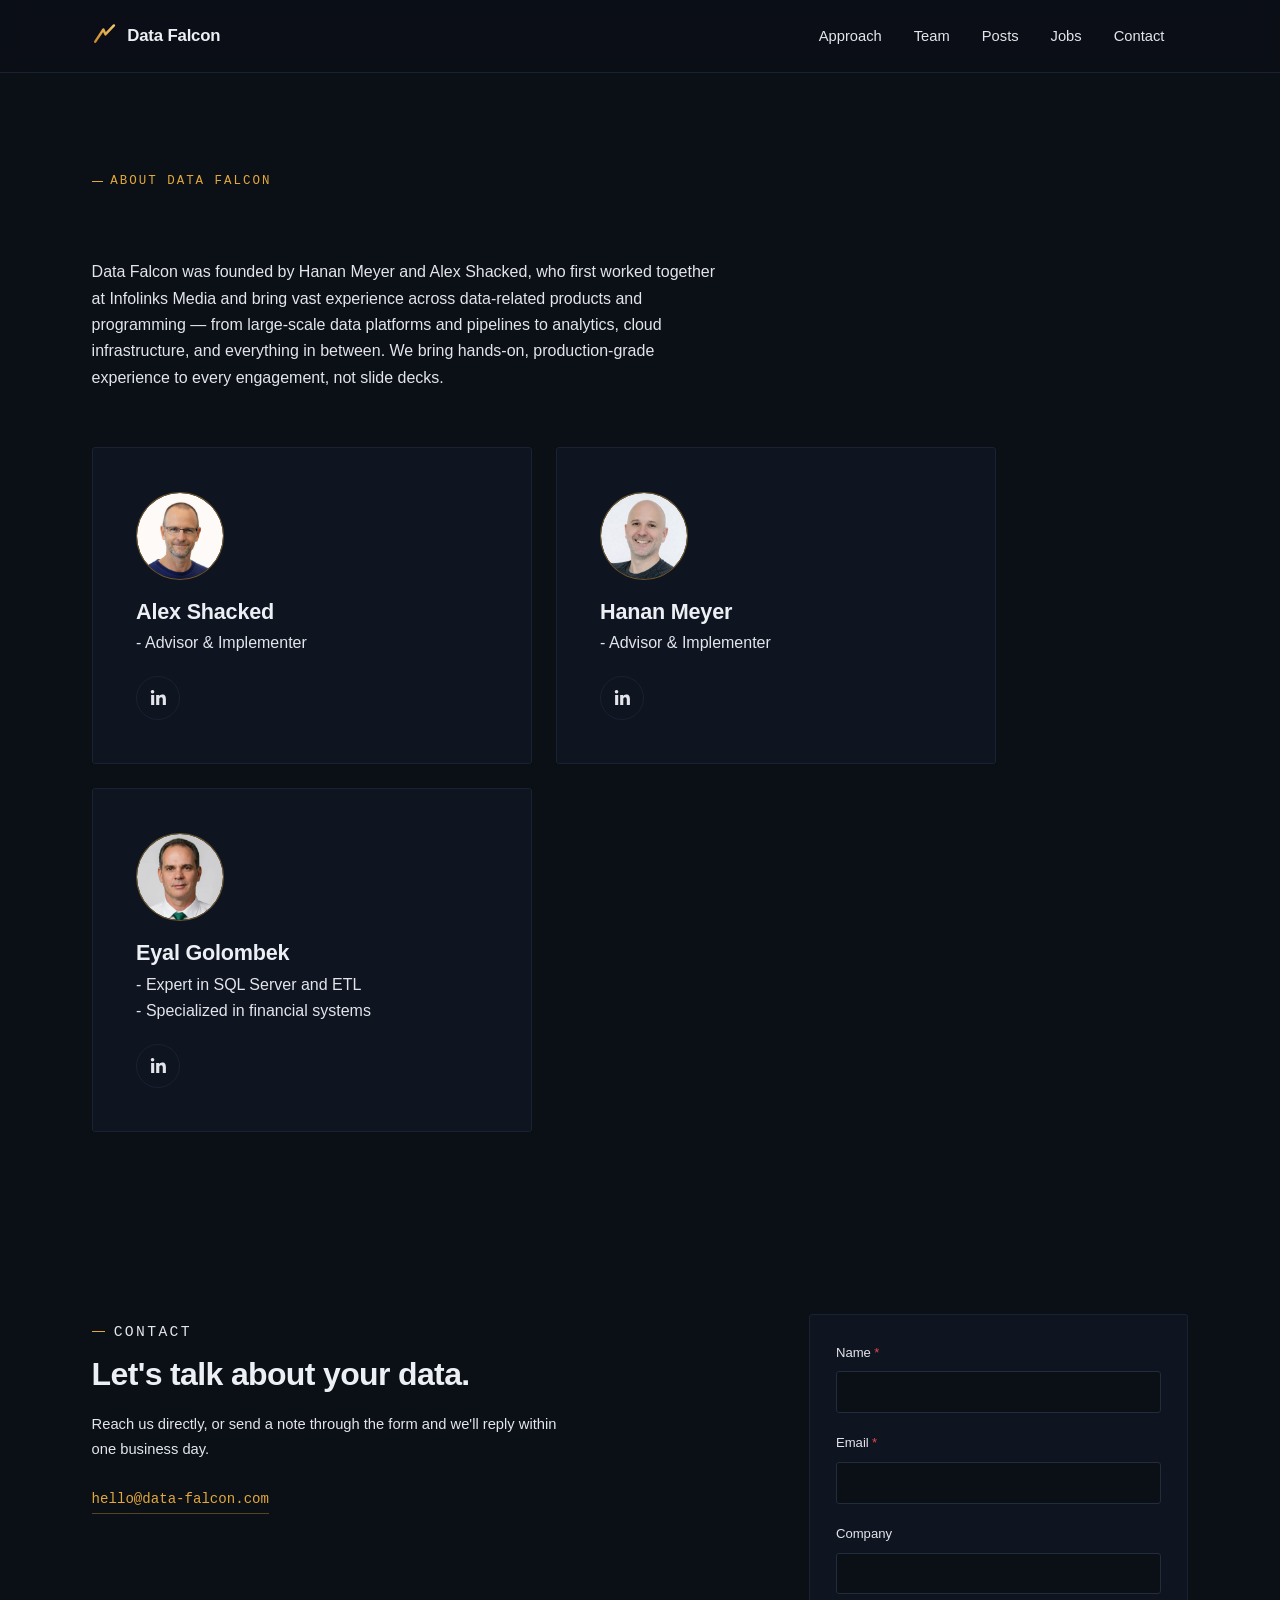
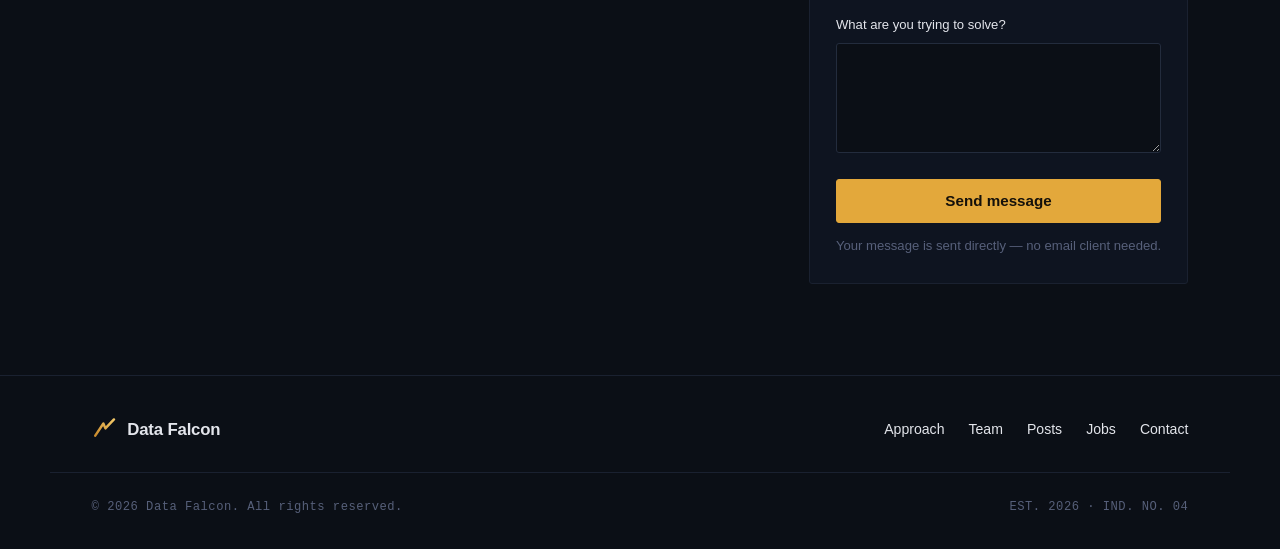
==== about.html @ 99bf4224 "add posts" ====
<!DOCTYPE html>
<html lang="en">
<head>
<meta charset="UTF-8">
<meta name="viewport" content="width=device-width, initial-scale=1.0">
<title>About — Data Falcon</title>
<meta name="description" content="Meet the team behind Data Falcon, an independent data advisory and implementation practice.">
<link rel="icon" type="image/svg+xml" href="assets/img/favicon.svg">
<link rel="stylesheet" href="assets/css/style.css">
</head>
<body>

<a class="skip-link" href="#main">Skip to content</a>

<header class="site-header" id="top">
  <div class="wrap header-row">
    <a class="brand" href="index.html" aria-label="Data Falcon home">
      <svg class="brand-mark" viewBox="0 0 32 32" aria-hidden="true">
        <path d="M4 23 L14 8 L16.5 14 L27 3" fill="none" stroke="url(#markGrad)" stroke-width="3" stroke-linecap="round" stroke-linejoin="round"/>
        <defs>
          <linearGradient id="markGrad" x1="4" y1="23" x2="27" y2="3" gradientUnits="userSpaceOnUse">
            <stop offset="0" stop-color="#C98A2C"/>
            <stop offset="1" stop-color="#F3C868"/>
          </linearGradient>
        </defs>
      </svg>
      <span class="brand-word">Data Falcon</span>
    </a>

    <nav class="site-nav" id="site-nav" aria-label="Primary">
      <a href="index.html#approach">Approach</a>
      <a href="about.html">Team</a>
      <a href="posts.html">Posts</a>
      <a href="jobs.html">Jobs</a>
      <a href="contact.html">Contact</a>
    </nav>

    <div class="header-actions">
      <button class="nav-toggle" id="nav-toggle" aria-expanded="false" aria-controls="site-nav" aria-label="Toggle menu">
        <span></span><span></span><span></span>
      </button>
    </div>
  </div>
</header>

<main id="main">

  <!-- ABOUT -->
  <section class="section" id="about">
    <div class="wrap">
      <div class="section-head reveal">
        <p class="eyebrow">About Data Falcon</p>
      </div>

      <div class="about-copy reveal">
        <p>Data Falcon was founded by Hanan Meyer and Alex Shacked, who first worked together at Infolinks Media and bring vast experience across data-related products and programming — from large-scale data platforms and pipelines to analytics, cloud infrastructure, and everything in between. We bring hands-on, production-grade experience to every engagement, not slide decks.</p>
      </div>

      <div class="founders-row reveal">
        <div class="founder-card">
          <span class="founder-avatar"><img src="assets/img/founders/alex.png" alt="Alex Shacked"></span>
          <h3 class="founder-name">Alex Shacked</h3>
          <p class="founder-role">- Advisor &amp; Implementer</p>
          <a class="founder-link" href="https://www.linkedin.com/in/alex-shacked-383a3a5/" target="_blank" rel="noopener noreferrer" aria-label="View Alex Shacked's LinkedIn profile">
            <svg class="linkedin-icon" viewBox="0 0 24 24" aria-hidden="true">
              <path d="M20.45 20.45h-3.56v-5.57c0-1.33-.02-3.03-1.85-3.03-1.85 0-2.14 1.45-2.14 2.94v5.66H9.34V9h3.42v1.56h.05c.48-.9 1.64-1.85 3.38-1.85 3.61 0 4.28 2.38 4.28 5.47zM5.34 7.43a2.07 2.07 0 1 1 0-4.13 2.07 2.07 0 0 1 0 4.13zM7.12 20.45H3.56V9h3.56z"/>
            </svg>
          </a>
        </div>

        <div class="founder-card">
          <span class="founder-avatar"><img src="assets/img/founders/hanan.jpg" alt="Hanan Meyer"></span>
          <h3 class="founder-name">Hanan Meyer</h3>
          <p class="founder-role">- Advisor &amp; Implementer</p>
          <a class="founder-link" href="https://www.linkedin.com/in/hanan-meyer" target="_blank" rel="noopener noreferrer" aria-label="View Hanan Meyer's LinkedIn profile">
            <svg class="linkedin-icon" viewBox="0 0 24 24" aria-hidden="true">
              <path d="M20.45 20.45h-3.56v-5.57c0-1.33-.02-3.03-1.85-3.03-1.85 0-2.14 1.45-2.14 2.94v5.66H9.34V9h3.42v1.56h.05c.48-.9 1.64-1.85 3.38-1.85 3.61 0 4.28 2.38 4.28 5.47zM5.34 7.43a2.07 2.07 0 1 1 0-4.13 2.07 2.07 0 0 1 0 4.13zM7.12 20.45H3.56V9h3.56z"/>
            </svg>
          </a>
        </div>

        <div class="founder-card">
          <span class="founder-avatar"><img src="assets/img/founders/eyal.jpg" alt="Eyal Golombek"></span>
          <h3 class="founder-name">Eyal Golombek</h3>
          <p class="founder-role">- Expert in SQL Server and ETL<br>- Specialized in financial systems</p>
          <a class="founder-link" href="https://www.linkedin.com/in/eyal-golombek-951736290/" target="_blank" rel="noopener noreferrer" aria-label="View Eyal Golombek's LinkedIn profile">
            <svg class="linkedin-icon" viewBox="0 0 24 24" aria-hidden="true">
              <path d="M20.45 20.45h-3.56v-5.57c0-1.33-.02-3.03-1.85-3.03-1.85 0-2.14 1.45-2.14 2.94v5.66H9.34V9h3.42v1.56h.05c.48-.9 1.64-1.85 3.38-1.85 3.61 0 4.28 2.38 4.28 5.47zM5.34 7.43a2.07 2.07 0 1 1 0-4.13 2.07 2.07 0 0 1 0 4.13zM7.12 20.45H3.56V9h3.56z"/>
            </svg>
          </a>
        </div>
      </div>
    </div>
  </section>

  <!-- CONTACT -->
  <section class="section" id="contact">
    <div class="wrap contact-grid">
      <div class="contact-intro reveal">
        <p class="eyebrow">Contact</p>
        <h2>Let's talk about your data.</h2>
        <p>Reach us directly, or send a note through the form and we'll reply within one business day.</p>
        <a class="contact-email" href="mailto:hello@data-falcon.com">hello@data-falcon.com</a>
      </div>

      <form class="contact-form reveal" id="contact-form" action="https://formspree.io/f/mkodnzrr" method="POST" novalidate>
        <div class="field">
          <label for="name">Name<span class="req" aria-hidden="true">*</span></label>
          <input type="text" id="name" name="name" autocomplete="name" required>
        </div>
        <div class="field">
          <label for="email">Email<span class="req" aria-hidden="true">*</span></label>
          <input type="email" id="email" name="email" autocomplete="email" required>
        </div>
        <div class="field">
          <label for="company">Company</label>
          <input type="text" id="company" name="company" autocomplete="organization">
        </div>
        <div class="field">
          <label for="message">What are you trying to solve?</label>
          <textarea id="message" name="message" rows="5"></textarea>
        </div>
        <button type="submit" class="btn btn-primary form-submit">Send message</button>
        <p class="form-note" id="form-note">Your message is sent directly — no email client needed.</p>
        <p class="form-success" id="form-success" hidden>Thank you! Your message has been sent.</p>
        <p class="form-error" id="form-error" hidden>Something went wrong sending your message. Please try again, or email us directly.</p>
      </form>
    </div>
  </section>

</main>

<footer class="site-footer">
  <div class="wrap footer-row">
    <a class="brand brand-footer" href="index.html" aria-label="Data Falcon home">
      <svg class="brand-mark" viewBox="0 0 32 32" aria-hidden="true">
        <path d="M4 23 L14 8 L16.5 14 L27 3" fill="none" stroke="url(#markGradFooter)" stroke-width="3" stroke-linecap="round" stroke-linejoin="round"/>
        <defs>
          <linearGradient id="markGradFooter" x1="4" y1="23" x2="27" y2="3" gradientUnits="userSpaceOnUse">
            <stop offset="0" stop-color="#C98A2C"/>
            <stop offset="1" stop-color="#F3C868"/>
          </linearGradient>
        </defs>
      </svg>
      <span class="brand-word">Data Falcon</span>
    </a>

    <nav class="footer-nav" aria-label="Footer">
      <a href="index.html#approach">Approach</a>
      <a href="about.html">Team</a>
      <a href="posts.html">Posts</a>
      <a href="jobs.html">Jobs</a>
      <a href="contact.html">Contact</a>
    </nav>
  </div>
  <div class="wrap footer-meta">
    <span>© <span id="year">2026</span> Data Falcon. All rights reserved.</span>
    <span class="footer-coord">EST. 2026 · IND. NO. 04</span>
  </div>
</footer>

<script src="assets/js/main.js"></script>
</body>
</html>
---- assets/css/style.css ----
/* ==========================================================================
   Data Falcon — brand is a single, deliberate dark world (dusk / instrument
   panel). No light theme: the dark ground is the identity, not a mode.
   ========================================================================== */





   
:root {
  /* -- palette: dusk navy ground, falcon-eye amber accent, slate structural -- */
  --bg: #0B0F16;
  --bg-elevated: #121826;
  --bg-inset: #0E1420;
  --line: #232C3D;
  --line-soft: #1A2130;
  --ink: #ECEFF4;
  --ink-muted: #E3E5EB;
  --ink-faint: #57607A;
  --accent: #E3A83B;
  --accent-strong: #F3C868;
  --accent-soft: rgba(227, 168, 59, 0.13);
  --accent-line: rgba(227, 168, 59, 0.35);
  --structural: #4C6478;

  /* -- type roles -- */
  --font-display: -apple-system, BlinkMacSystemFont, "SF Pro Display", "Segoe UI", "Helvetica Neue", Arial, sans-serif;
  --font-body: -apple-system, BlinkMacSystemFont, "SF Pro Text", "Segoe UI", Roboto, Helvetica, Arial, sans-serif;
  --font-mono: ui-monospace, "SF Mono", "Roboto Mono", "JetBrains Mono", Menlo, Consolas, monospace;

  --fs-h1: clamp(2.6rem, 2rem + 3.2vw, 4.6rem);
  --fs-h2: clamp(1.7rem, 1.4rem + 1.6vw, 2.6rem);
  --fs-h3: 1.2rem;
  --fs-body: 1rem;
  --fs-lead: 1.15rem;
  --fs-eyebrow: 0.78rem;
  --fs-small: 0.82rem;

  --maxw: 1180px;
  --pad: clamp(1.25rem, 1rem + 2vw, 3rem);
  --radius: 3px;
}

/* -- reset -- */
* { box-sizing: border-box; }
html { scroll-behavior: smooth; }
@media (prefers-reduced-motion: reduce) {
  html { scroll-behavior: auto; }
  * { animation-duration: 0.001ms !important; animation-iteration-count: 1 !important; transition-duration: 0.001ms !important; }
}

body {
  margin: 0;
  background: var(--bg);
  color: var(--ink);
  font-family: var(--font-body);
  font-size: var(--fs-body);
  line-height: 1.65;
  -webkit-font-smoothing: antialiased;
}

h1, h2, h3 {
  font-family: var(--font-display);
  font-weight: 650;
  letter-spacing: -0.02em;
  line-height: 1.12;
  margin: 0 0 0.6em;
  text-wrap: balance;
}

p { margin: 0 0 1em; color: var(--ink); }
a { color: inherit; }

img, svg { display: block; max-width: 100%; }

.wrap {
  max-width: var(--maxw);
  margin: 0 auto;
  padding-left: var(--pad);
  padding-right: var(--pad);
}

.skip-link {
  position: absolute;
  left: -999px;
  top: 0;
  background: var(--accent);
  color: #14100A;
  padding: 0.6em 1em;
  z-index: 200;
}
.skip-link:focus { left: var(--pad); top: var(--pad); }

:focus-visible {
  outline: 2px solid var(--accent);
  outline-offset: 2px;
}

/* -- eyebrow / labels -- */
.eyebrow {
  font-family: var(--font-mono);
  font-size: var(--fs-eyebrow);
  letter-spacing: 0.16em;
  text-transform: uppercase;
  color: var(--accent);
  margin: 0 0 0.9em;
  display: inline-flex;
  align-items: center;
  gap: 0.6em;
}
.eyebrow::before {
  content: "";
  width: 0.9em;
  height: 1px;
  background: var(--accent);
  display: inline-block;
}

/* -- buttons -- */
.btn {
  display: inline-flex;
  align-items: center;
  justify-content: center;
  font-family: var(--font-body);
  font-weight: 600;
  font-size: 0.95rem;
  padding: 0.85em 1.6em;
  border-radius: var(--radius);
  border: 1px solid transparent;
  text-decoration: none;
  cursor: pointer;
  transition: background-color 0.18s ease, border-color 0.18s ease, color 0.18s ease, transform 0.18s ease;
}
.btn-primary {
  background: var(--accent);
  color: #14100A;
  border-color: var(--accent);
}
.btn-primary:hover { background: var(--accent-strong); border-color: var(--accent-strong); transform: translateY(-1px); }
.btn-outline {
  background: transparent;
  color: var(--ink);
  border-color: var(--line);
}
.btn-outline:hover { border-color: var(--accent-line); color: var(--accent-strong); }

/* ==========================================================================
   Header
   ========================================================================== */
.site-header {
  position: sticky;
  top: 0;
  z-index: 100;
  background: rgba(11, 15, 22, 0.82);
  backdrop-filter: blur(10px);
  border-bottom: 1px solid var(--line-soft);
}
.header-row {
  display: flex;
  align-items: center;
  justify-content: space-between;
  height: 72px;
  gap: 1.5rem;
}
.brand {
  display: inline-flex;
  align-items: center;
  gap: 0.6em;
  text-decoration: none;
}
.brand-mark { width: 26px; height: 26px; flex-shrink: 0; }
.brand-word {
  font-family: var(--font-display);
  font-weight: 650;
  font-size: 1.05rem;
  letter-spacing: -0.01em;
  color: var(--ink);
}
.site-nav {
  display: flex;
  gap: 2rem;
  margin-left: auto;
}
.site-nav a {
  text-decoration: none;
  color: var(--ink-muted);
  font-size: 0.92rem;
  font-weight: 500;
  transition: color 0.18s ease;
}
.site-nav a:hover { color: var(--ink); }

.header-actions { display: flex; align-items: center; gap: 1.25rem; }

.nav-toggle {
  display: none;
  flex-direction: column;
  justify-content: center;
  gap: 5px;
  width: 34px;
  height: 34px;
  background: none;
  border: 1px solid var(--line);
  border-radius: var(--radius);
  cursor: pointer;
}
.nav-toggle span {
  display: block;
  height: 1px;
  margin: 0 7px;
  background: var(--ink-muted);
}

/* ==========================================================================
   Hero
   ========================================================================== */
.hero {
  position: relative;
  overflow: hidden;
  padding-top: clamp(4rem, 3rem + 4vw, 7rem);
  padding-bottom: clamp(3rem, 2rem + 3vw, 5rem);
  border-bottom: 1px solid var(--line-soft);
}

.hero-field {
  position: absolute;
  inset: 0;
  pointer-events: none;
}

.stoop-line {
  position: absolute;
  inset: 0;
  width: 100%;
  height: 100%;
}
.stoop-line-path {
  stroke: var(--structural);
  stroke-width: 1;
  opacity: 0.55;
  stroke-dasharray: 1600;
  stroke-dashoffset: 1600;
  animation: draw-stoop 1.8s cubic-bezier(0.2, 0.7, 0.2, 1) 0.2s forwards;
}
@keyframes draw-stoop {
  to { stroke-dashoffset: 0; }
}
@media (prefers-reduced-motion: reduce) {
  .stoop-line-path { stroke-dashoffset: 0; animation: none; }
}

.radar {
  position: absolute;
  top: clamp(1rem, 4vw, 3rem);
  right: clamp(0.5rem, 3vw, 3rem);
  width: clamp(140px, 16vw, 220px);
  height: auto;
  opacity: 0.5;
}
.radar-ring { fill: none; stroke: var(--line); stroke-width: 1; }
.radar-sweep {
  stroke: var(--accent);
  stroke-width: 1;
  transform-origin: 120px 120px;
  opacity: 0.7;
  animation: sweep 6s linear infinite;
}
@keyframes sweep { to { transform: rotate(360deg); } }
@media (prefers-reduced-motion: reduce) { .radar-sweep { animation: none; } }

.hero-inner { position: relative; max-width: 760px; }

.hero-title { font-size: var(--fs-h1); margin-bottom: 0.5em; }
.accent-text { color: var(--accent); }

.hero-sub {
  font-size: var(--fs-lead);
  color: var(--ink-muted);
  max-width: 42ch;
  margin-bottom: 2em;
}

.hero-actions { display: flex; gap: 1rem; flex-wrap: wrap; }

/* ==========================================================================
   Sections
   ========================================================================== */
.section { padding: clamp(3.5rem, 2.5rem + 4vw, 6.5rem) 0; }
.section-alt { background: var(--bg-elevated); border-top: 1px solid var(--line-soft); border-bottom: 1px solid var(--line-soft); }

.section-head { max-width: 640px; margin-bottom: clamp(2.5rem, 2rem + 2vw, 3.5rem); }
.section-head h2 { font-size: var(--fs-h2); }

/* -- approach / flight path -- */
.flight-path { position: relative; }
.flight-path-line { display: none; }

.flight-stages {
  list-style: none;
  margin: 0;
  padding: 0;
  display: grid;
  grid-template-columns: repeat(4, 1fr);
  gap: 2rem;
  position: relative;
}
.flight-stages::before {
  content: "";
  position: absolute;
  left: 0;
  right: 0;
  top: 9px;
  height: 1px;
  background: linear-gradient(90deg, var(--structural), var(--accent-line));
}
.stage {
  position: relative;
  padding-top: 2.2rem;
}
.stage-marker {
  position: absolute;
  top: 0;
  left: 0;
  width: 18px;
  height: 18px;
  border-radius: 50%;
  border: 1px solid var(--accent);
  background: var(--bg-elevated);
}
.stage-marker::after {
  content: "";
  position: absolute;
  inset: 5px;
  border-radius: 50%;
  background: var(--accent);
}
.stage-code {
  display: block;
  font-family: var(--font-mono);
  font-size: var(--fs-small);
  color: var(--ink-faint);
  letter-spacing: 0.1em;
  margin-bottom: 0.6em;
}
.stage h3 { font-size: 1.05rem; margin-bottom: 0.45em; }
.stage p { color: var(--ink-muted); font-size: 0.92rem; margin: 0; }

/* -- technology -- */
.tech-grid {
  display: flex;
  flex-wrap: wrap;
  align-items: center;
  gap: 2rem 2.75rem;
  list-style: none;
  margin: 0;
  padding: 0;
}
.tech-tile { display: flex; align-items: center; }
.tech-tile img {
  height: 2cm;
  width: auto;
  max-width: 6cm;
  object-fit: contain;
  transition: transform 0.18s ease, filter 0.18s ease;
}
.tech-tile:hover img {
  transform: translateY(-3px);
  filter: drop-shadow(0 6px 14px var(--accent-soft));
}

/* -- jobs -- */
.job-listing { max-width: 640px; }
.job-listing .contact-form { margin-left: 0; }
.job-title { font-size: 1.35rem; margin: 0 0 0.6em; }
.job-intro { color: var(--ink-muted); margin: 0 0 1.6em; }
.job-subhead {
  font-family: var(--font-mono);
  font-size: 1rem;
  letter-spacing: 0.1em;
  text-transform: uppercase;
  color: var(--accent);
  margin: 0 0 0.8em;
}
.job-list {
  list-style: none;
  margin: 0 0 1.8em;
  padding: 0;
  color: var(--ink-muted);
}
.job-list li { position: relative; padding-left: 1.1em; margin-bottom: 0.5em; }
.job-list li::before { content: "–"; position: absolute; left: 0; color: var(--accent-line); }

/* -- posts -- */
.posts-list { max-width: 760px; display: grid; gap: 1.5rem; }

.post-card {
  display: block;
  background: var(--bg-inset);
  border: 1px solid var(--line-soft);
  border-radius: var(--radius);
  padding: clamp(1.5rem, 1.2rem + 1.2vw, 2.25rem);
  text-decoration: none;
  transition: border-color 0.25s ease;
}
.post-card:hover { border-color: var(--accent-line); }
.post-card h3 { font-size: 1.25rem; margin: 0 0 0.5em; }
.post-card-meta {
  font-family: var(--font-mono);
  font-size: var(--fs-small);
  letter-spacing: 0.08em;
  color: var(--ink-faint);
  margin: 0 0 0.9em;
}
.post-card-excerpt { color: var(--ink-muted); font-size: 0.95rem; margin: 0 0 1.2em; }
.post-card-more {
  font-family: var(--font-mono);
  font-size: var(--fs-small);
  letter-spacing: 0.08em;
  text-transform: uppercase;
  color: var(--accent);
}
.post-card:hover .post-card-more { color: var(--accent-strong); }
.post-card-thumbs { display: flex; align-items: center; gap: 0.75rem; margin: 0 0 1.2em; flex-wrap: wrap; }
.post-card-thumbs img { height: 84px; width: auto; border-radius: var(--radius); }

.post-hero {
  display: flex;
  align-items: center;
  gap: clamp(1rem, 0.8rem + 1vw, 1.75rem);
  flex-wrap: wrap;
  margin-top: 2rem;
}
.post-hero img { height: clamp(110px, 90px + 6vw, 170px); width: auto; border-radius: var(--radius); }
.post-hero-vs {
  font-family: var(--font-mono);
  font-size: var(--fs-small);
  letter-spacing: 0.1em;
  color: var(--ink-faint);
}

.post-article .wrap { max-width: 820px; }
.post-head { margin-bottom: clamp(2rem, 1.5rem + 2vw, 3rem); }
.post-head h1 { font-size: var(--fs-h2); }
.post-meta {
  font-family: var(--font-mono);
  font-size: var(--fs-small);
  letter-spacing: 0.08em;
  color: var(--ink-faint);
  margin: 0 0 1.2em;
}
.post-meta a { color: var(--accent); text-decoration: none; }
.post-meta a:hover { color: var(--accent-strong); }

.post-body p { color: var(--ink-muted); margin: 0 0 1.2em; }
.post-body strong { color: var(--ink); }
.post-body a { color: var(--accent); text-decoration: none; border-bottom: 1px solid var(--accent-line); }
.post-body a:hover { color: var(--accent-strong); border-bottom-color: var(--accent-strong); }
.post-body h2 { font-size: 1.5rem; margin: 2em 0 0.7em; }
.post-body h3 { font-size: 1.15rem; margin: 1.8em 0 0.6em; }
.post-body code {
  font-family: var(--font-mono);
  font-size: 0.85em;
  background: var(--bg-inset);
  border: 1px solid var(--line-soft);
  border-radius: var(--radius);
  padding: 0.1em 0.35em;
  white-space: nowrap;
}
.post-body hr { border: 0; border-top: 1px solid var(--line-soft); margin: 2.5em 0; }
.post-footnote { font-size: 0.92rem; color: var(--ink-faint); }
.post-footnote strong { color: inherit; }

.post-table-wrap { overflow-x: auto; margin: 1.6em 0; }
.post-table-wrap table {
  width: 100%;
  border-collapse: collapse;
  font-size: 0.92rem;
}
.post-table-wrap th {
  font-family: var(--font-mono);
  font-size: var(--fs-small);
  letter-spacing: 0.08em;
  text-transform: uppercase;
  text-align: left;
  color: var(--ink-faint);
  border-bottom: 1px solid var(--line);
  padding: 0.6em 1em 0.6em 0;
}
.post-table-wrap td {
  color: var(--ink-muted);
  border-bottom: 1px solid var(--line-soft);
  padding: 0.6em 1em 0.6em 0;
  vertical-align: top;
}

/* -- about -- */
.about-copy { max-width: 640px; margin-bottom: clamp(2.5rem, 2rem + 2vw, 3.5rem); }
.about-copy p { color: var(--ink-muted); }

.founders-row {
  display: flex;
  flex-wrap: wrap;
  justify-content: flex-start;
  gap: 1.5rem;
}

.founder-card {
  flex: 1 1 360px;
  max-width: 440px;
  text-align: left;
  background: var(--bg-inset);
  border: 1px solid var(--line-soft);
  border-radius: var(--radius);
  padding: clamp(2rem, 1.6rem + 1.4vw, 2.75rem);
}
.founder-avatar {
  display: flex;
  align-items: center;
  justify-content: center;
  width: 88px;
  height: 88px;
  margin: 0 0 1.25rem;
  border-radius: 50%;
  border: 1px solid var(--accent-line);
  background: var(--accent-soft);
  font-family: var(--font-display);
  font-weight: 650;
  font-size: 1.05rem;
  letter-spacing: 0.02em;
  color: var(--accent-strong);
  overflow: hidden;
}
.founder-avatar img {
  width: 100%;
  height: 100%;
  object-fit: cover;
  border-radius: 50%;
}
.founder-name {
  font-family: var(--font-display);
  font-weight: 650;
  font-size: 1.35rem;
  letter-spacing: -0.01em;
  margin: 0 0 0.3em;
}
.founder-role { color: var(--ink-muted); font-size: 1rem; margin: 0 0 1.2em; }
.founder-link {
  display: inline-flex;
  align-items: center;
  justify-content: center;
  width: 44px;
  height: 44px;
  border-radius: 50%;
  border: 1px solid var(--line-soft);
  color: var(--ink-muted);
  transition: color 0.18s ease, border-color 0.18s ease, background-color 0.18s ease;
}
.founder-link:hover {
  color: var(--accent);
  border-color: var(--accent-line);
  background: var(--accent-soft);
}
.linkedin-icon { width: 21px; height: 21px; fill: currentColor; }

/* -- contact -- */
.contact-grid {
  display: grid;
  grid-template-columns: 1fr 1.2fr;
  gap: clamp(2.5rem, 2rem + 3vw, 5rem);
}
.contact-intro h2 { font-size: clamp(1.4rem, 1.15rem + 1.2vw, 2rem); }
.contact-intro p { color: var(--ink-muted); font-size: 0.92rem; }
.contact-email {
  display: inline-block;
  margin-top: 0.75rem;
  font-family: var(--font-mono);
  font-size: 0.88rem;
  color: var(--accent);
  text-decoration: none;
  border-bottom: 1px solid var(--accent-line);
  padding-bottom: 2px;
}
.contact-email:hover { color: var(--accent-strong); border-color: var(--accent-strong); }

.contact-compact .contact-form { max-width: 400px; padding: 1.1rem; }
.contact-compact .contact-intro h2 { font-size: clamp(1.2rem, 1rem + 1vw, 1.7rem); }
.contact-compact .field { margin-bottom: 0.9rem; }
.contact-compact .form-submit { padding: 0.7em 1.4em; }

.contact-form {
  max-width: 480px;
  margin-left: auto;
  background: var(--bg-inset);
  border: 1px solid var(--line-soft);
  padding: clamp(1.25rem, 1rem + 0.8vw, 1.85rem);
  border-radius: var(--radius);
}
.field { margin-bottom: 1.2rem; display: flex; flex-direction: column; gap: 0.5em; }
.field label { font-size: 0.82rem; color: var(--ink-muted); font-weight: 500; }
.req { color: #E5484D; margin-left: 0.25em; }
.field-error { color: #E5484D; font-size: 0.78rem; margin-left: 0.6em; font-weight: 400; }
.field.has-error input, .field.has-error textarea { border-color: #E5484D; }
.form-success { color: var(--accent-strong); font-size: 1.1rem; font-weight: 650; margin: 0.9em 0 0; }
#application-response-note { color: var(--accent-strong); font-size: 0.95rem; margin: 0.4em 0 0; }
.form-error { color: #E5484D; font-size: var(--fs-small); margin: 0.9em 0 0; }
.field input, .field textarea {
  background: var(--bg);
  border: 1px solid var(--line);
  border-radius: var(--radius);
  color: var(--ink);
  font-family: var(--font-body);
  font-size: 0.95rem;
  padding: 0.75em 0.9em;
  resize: vertical;
  transition: border-color 0.18s ease;
}
.field input:focus, .field textarea:focus {
  outline: none;
  border-color: var(--accent);
}
.form-submit { width: 100%; margin-top: 0.4rem; }
.form-note { font-size: var(--fs-small); color: var(--ink-faint); margin: 0.9em 0 0; }

/* Job application terms & conditions */
.terms-details {
  background: var(--bg);
  border: 1px solid var(--line);
  border-radius: var(--radius);
  margin-bottom: 1.2rem;
  font-size: 0.82rem;
}
.terms-details summary {
  cursor: pointer;
  padding: 0.75em 0.9em;
  color: var(--ink-muted);
  font-weight: 500;
}
.terms-details summary:hover { color: var(--ink); }
.terms-body {
  padding: 0 0.9em 0.9em;
  color: var(--ink-faint);
  max-height: 16rem;
  overflow-y: auto;
}
.terms-body p { margin: 0 0 0.75em; }
.terms-body strong { color: var(--ink-muted); font-weight: 600; }
.terms-body a { color: var(--accent); }
.terms-list { margin: 0; padding-left: 1.2em; }
.terms-list li { margin-bottom: 0.6em; }

.field-check label {
  display: flex;
  align-items: flex-start;
  gap: 0.6em;
  cursor: pointer;
}
.field-check input[type="checkbox"] {
  width: 1rem;
  height: 1rem;
  padding: 0;
  margin: 0.1em 0 0;
  flex-shrink: 0;
  accent-color: var(--accent);
  cursor: pointer;
}
.field-check.has-error label { color: #E5484D; }

/* ==========================================================================
   Footer
   ========================================================================== */
.site-footer { border-top: 1px solid var(--line-soft); padding: 2.5rem 0 2rem; }
.footer-row { display: flex; align-items: center; justify-content: space-between; gap: 1.5rem; flex-wrap: wrap; margin-bottom: 1.75rem; }
.brand-footer .brand-word { color: var(--ink-muted); }
.footer-nav { display: flex; gap: 1.5rem; }
.footer-nav a { text-decoration: none; color: var(--ink-muted); font-size: 0.88rem; }
.footer-nav a:hover { color: var(--ink); }
.footer-social { display: flex; gap: 1.25rem; }
.footer-social a { text-decoration: none; color: var(--ink-muted); font-size: 0.88rem; }
.footer-social a:hover { color: var(--accent); }

.footer-meta {
  display: flex;
  justify-content: space-between;
  gap: 1rem;
  flex-wrap: wrap;
  padding-top: 1.5rem;
  border-top: 1px solid var(--line-soft);
  font-family: var(--font-mono);
  font-size: 0.76rem;
  color: var(--ink-faint);
  letter-spacing: 0.04em;
}

/* ==========================================================================
   Scroll reveal
   ========================================================================== */
.reveal {
  opacity: 0;
  transform: translateY(14px);
  transition: opacity 0.6s ease, transform 0.6s ease;
}
.reveal.is-visible { opacity: 1; transform: translateY(0); }
@media (prefers-reduced-motion: reduce) {
  .reveal { opacity: 1; transform: none; transition: none; }
}

/* ==========================================================================
   Responsive
   ========================================================================== */
@media (max-width: 920px) {
  .contact-grid { grid-template-columns: 1fr; }
  .flight-stages { grid-template-columns: repeat(2, 1fr); row-gap: 2.5rem; }
  .flight-stages::before { display: none; }
}

@media (max-width: 760px) {
  .site-nav {
    position: absolute;
    top: 72px;
    left: 0;
    right: 0;
    background: var(--bg-elevated);
    border-bottom: 1px solid var(--line-soft);
    flex-direction: column;
    gap: 0;
    padding: 0.5rem var(--pad) 1rem;
    display: none;
  }
  .site-nav.is-open { display: flex; }
  .site-nav a { padding: 0.85rem 0; border-bottom: 1px solid var(--line-soft); }
  .nav-toggle { display: flex; }

  .flight-stages { grid-template-columns: 1fr; }
}
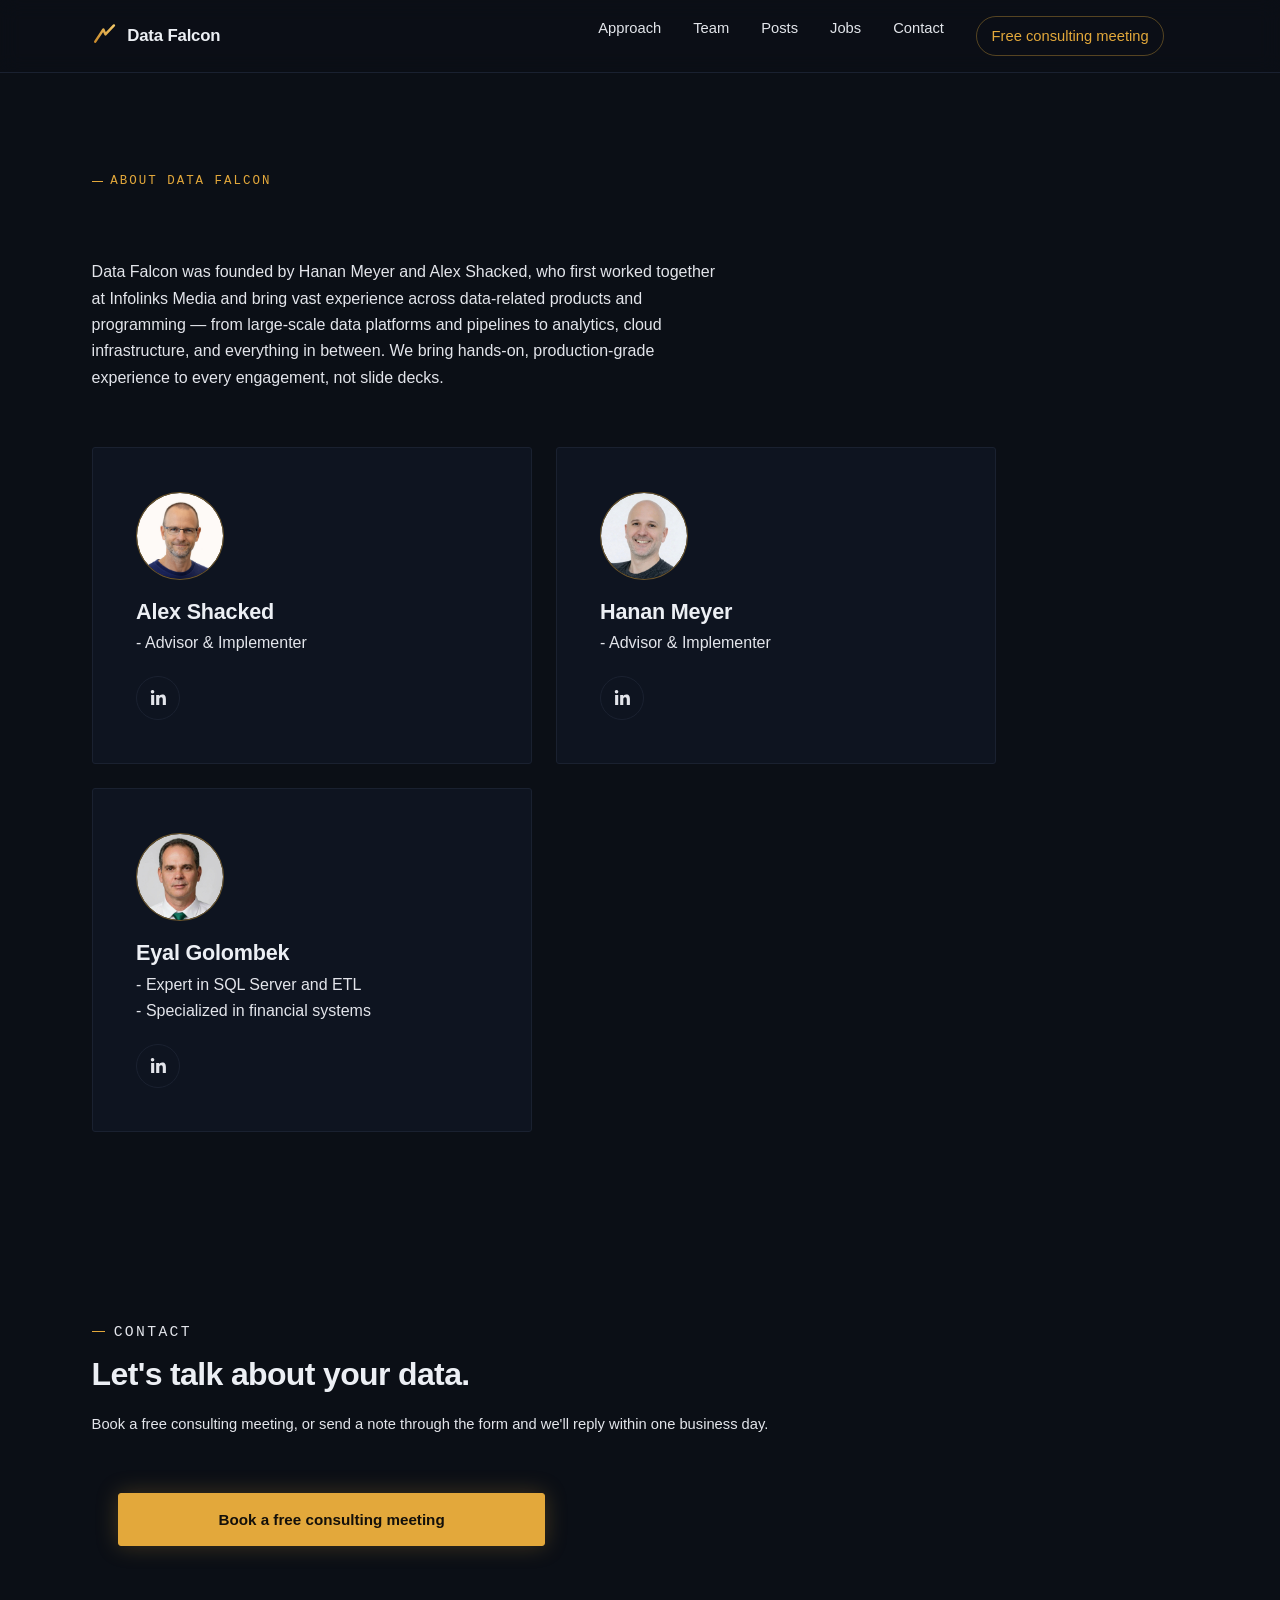
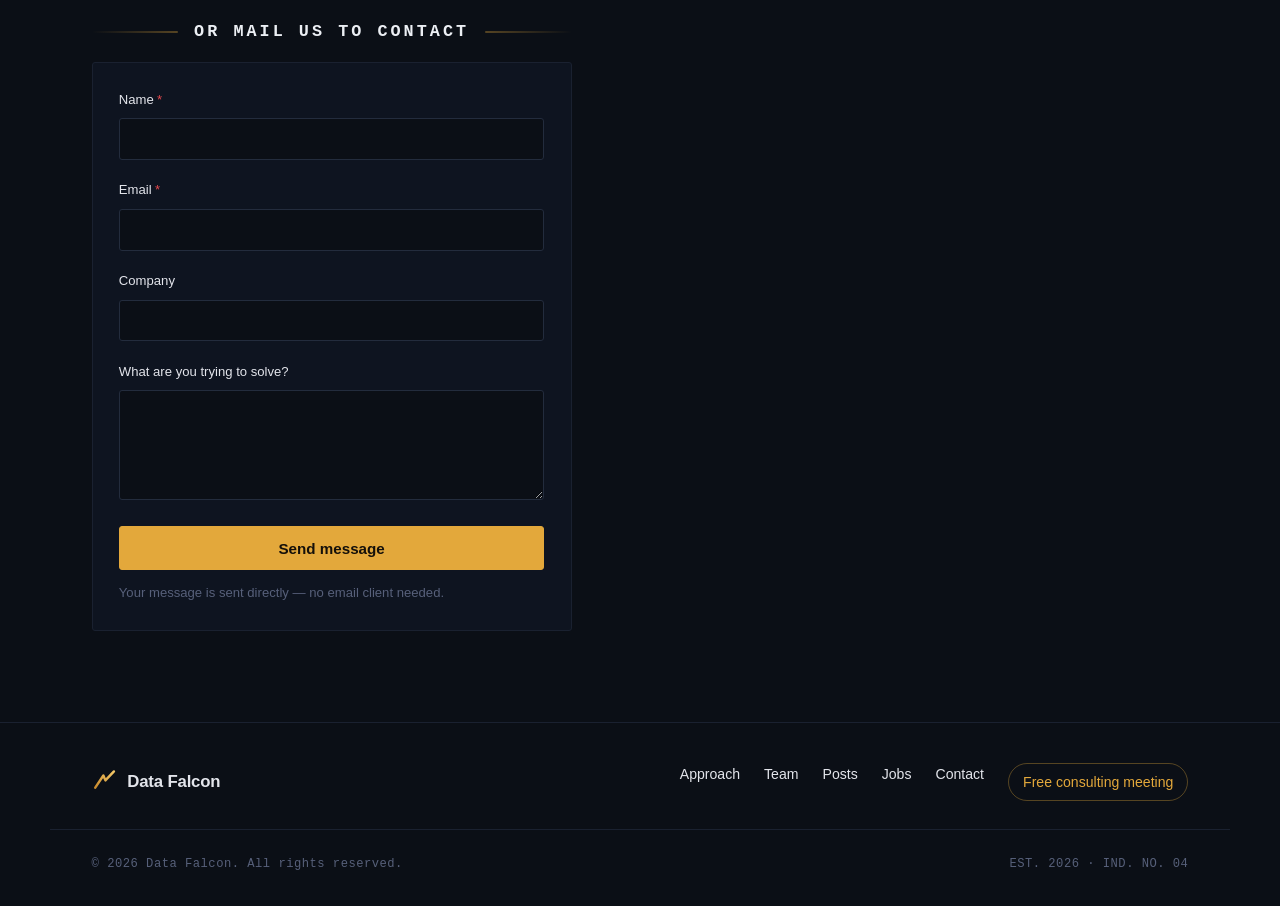
==== commit ee58debc: "calender add" ====
--- a/about.html
+++ b/about.html
@@ -33,6 +33,7 @@
       <a href="posts.html">Posts</a>
       <a href="jobs.html">Jobs</a>
       <a href="contact.html">Contact</a>
+      <a class="nav-book" href="book.html">Free consulting meeting</a>
     </nav>
 
     <div class="header-actions">
@@ -99,11 +100,13 @@
       <div class="contact-intro reveal">
         <p class="eyebrow">Contact</p>
         <h2>Let's talk about your data.</h2>
-        <p>Reach us directly, or send a note through the form and we'll reply within one business day.</p>
-        <a class="contact-email" href="mailto:hello@data-falcon.com">hello@data-falcon.com</a>
+        <p>Book a free consulting meeting, or send a note through the form and we'll reply within one business day.</p>
       </div>
 
-      <form class="contact-form reveal" id="contact-form" action="https://formspree.io/f/mkodnzrr" method="POST" novalidate>
+      <div class="contact-stack reveal">
+        <a class="btn btn-primary btn-book" href="book.html">Book a free consulting meeting</a>
+        <p class="or-divider">Or mail us to contact</p>
+        <form class="contact-form" id="contact-form" action="https://formspree.io/f/mkodnzrr" method="POST" novalidate>
         <div class="field">
           <label for="name">Name<span class="req" aria-hidden="true">*</span></label>
           <input type="text" id="name" name="name" autocomplete="name" required>
@@ -124,7 +127,8 @@
         <p class="form-note" id="form-note">Your message is sent directly — no email client needed.</p>
         <p class="form-success" id="form-success" hidden>Thank you! Your message has been sent.</p>
         <p class="form-error" id="form-error" hidden>Something went wrong sending your message. Please try again, or email us directly.</p>
-      </form>
+        </form>
+      </div>
     </div>
   </section>
 
@@ -151,6 +155,7 @@
       <a href="posts.html">Posts</a>
       <a href="jobs.html">Jobs</a>
       <a href="contact.html">Contact</a>
+      <a class="nav-book" href="book.html">Free consulting meeting</a>
     </nav>
   </div>
   <div class="wrap footer-meta">
--- a/assets/css/style.css
+++ b/assets/css/style.css
@@ -191,6 +191,56 @@
 }
 .site-nav a:hover { color: var(--ink); }
 
+/* booking CTA: amber pill in header/footer nav, glowing primary elsewhere */
+.site-nav .nav-book,
+.footer-nav .nav-book {
+  color: var(--accent);
+  border: 1px solid var(--accent-line);
+  border-radius: 999px;
+  padding: 0.45em 1em;
+  transition: color 0.18s ease, border-color 0.18s ease, background 0.18s ease;
+}
+.site-nav .nav-book:hover,
+.footer-nav .nav-book:hover {
+  color: var(--accent-strong);
+  border-color: var(--accent);
+  background: var(--accent-soft);
+}
+.btn-book {
+  box-shadow: 0 0 22px rgba(227, 168, 59, 0.25);
+}
+.btn-book:hover { box-shadow: 0 0 30px rgba(227, 168, 59, 0.4); }
+
+/* contact sections: book on top, "or", then the message form */
+.contact-stack { width: 100%; max-width: 480px; }
+/* match the Send message button's width: inset by the form card's padding */
+.contact-stack .btn-book {
+  width: calc(100% - 2 * clamp(1.25rem, 1rem + 0.8vw, 1.85rem));
+  margin: 0 clamp(1.25rem, 1rem + 0.8vw, 1.85rem);
+}
+.contact-stack .contact-form { max-width: none; margin-left: 0; }
+.or-divider {
+  display: flex;
+  align-items: center;
+  gap: 1rem;
+  margin: 4.5rem 0 1rem;
+  font-family: var(--font-mono);
+  font-size: 1.05rem;
+  font-weight: 650;
+  letter-spacing: 0.18em;
+  text-transform: uppercase;
+  color: var(--ink);
+}
+.or-divider::before,
+.or-divider::after {
+  content: "";
+  flex: 1;
+  height: 2px;
+  border-radius: 1px;
+}
+.or-divider::before { background: linear-gradient(90deg, transparent, var(--accent-line)); }
+.or-divider::after { background: linear-gradient(90deg, var(--accent-line), transparent); }
+
 .header-actions { display: flex; align-items: center; gap: 1.25rem; }
 
 .nav-toggle {
@@ -566,8 +616,8 @@
 /* -- contact -- */
 .contact-grid {
   display: grid;
-  grid-template-columns: 1fr 1.2fr;
-  gap: clamp(2.5rem, 2rem + 3vw, 5rem);
+  grid-template-columns: 1fr;
+  gap: clamp(1.75rem, 1.4rem + 1.5vw, 2.75rem);
 }
 .contact-intro h2 { font-size: clamp(1.4rem, 1.15rem + 1.2vw, 2rem); }
 .contact-intro p { color: var(--ink-muted); font-size: 0.92rem; }
@@ -584,6 +634,10 @@
 .contact-email:hover { color: var(--accent-strong); border-color: var(--accent-strong); }
 
 .contact-compact .contact-form { max-width: 400px; padding: 1.1rem; }
+/* compact variant (home page): keep the book button flush with its narrower form */
+.contact-compact .contact-stack { max-width: 400px; }
+.contact-compact .contact-stack .contact-form { max-width: none; }
+.contact-compact .contact-stack .btn-book { width: calc(100% - 2.2rem); margin: 0 1.1rem; }
 .contact-compact .contact-intro h2 { font-size: clamp(1.2rem, 1rem + 1vw, 1.7rem); }
 .contact-compact .field { margin-bottom: 0.9rem; }
 .contact-compact .form-submit { padding: 0.7em 1.4em; }
@@ -620,6 +674,11 @@
   border-color: var(--accent);
 }
 .form-submit { width: 100%; margin-top: 0.4rem; }
+.form-submit:disabled {
+  opacity: 0.4;
+  cursor: not-allowed;
+  transform: none;
+}
 .form-note { font-size: var(--fs-small); color: var(--ink-faint); margin: 0.9em 0 0; }
 
 /* Job application terms & conditions */
@@ -665,6 +724,106 @@
   cursor: pointer;
 }
 .field-check.has-error label { color: #E5484D; }
+
+/* -- booking (book.html) -- */
+.booking-grid {
+  display: grid;
+  grid-template-columns: 1.2fr 1fr;
+  gap: clamp(2.5rem, 2rem + 3vw, 5rem);
+  align-items: start;
+}
+.picker-label {
+  font-family: var(--font-mono);
+  font-size: var(--fs-eyebrow);
+  letter-spacing: 0.08em;
+  text-transform: uppercase;
+  color: var(--ink-faint);
+  margin-bottom: 0.9rem;
+}
+.picker-label-slots { margin-top: 2rem; }
+.day-grid {
+  display: grid;
+  grid-template-columns: repeat(4, 1fr);
+  gap: 0.6rem;
+}
+.day-btn, .slot-btn {
+  background: var(--bg-inset);
+  border: 1px solid var(--line);
+  border-radius: var(--radius);
+  color: var(--ink-muted);
+  font-family: var(--font-mono);
+  cursor: pointer;
+  text-align: center;
+  transition: border-color 0.18s ease, color 0.18s ease, background 0.18s ease;
+}
+.day-btn { padding: 0.7em 0.4em; }
+.day-btn:hover, .slot-btn:hover { border-color: var(--accent-line); color: var(--ink); }
+.day-btn.is-selected, .slot-btn.is-selected {
+  border-color: var(--accent);
+  color: var(--accent);
+  background: var(--accent-soft);
+}
+.day-dow {
+  display: block;
+  font-size: 0.7rem;
+  letter-spacing: 0.08em;
+  text-transform: uppercase;
+  color: var(--ink-faint);
+}
+.day-btn.is-selected .day-dow { color: var(--accent); }
+.day-date { display: block; font-size: 0.95rem; margin-top: 0.35em; }
+.slot-grid {
+  display: grid;
+  grid-template-columns: repeat(auto-fill, minmax(84px, 1fr));
+  gap: 0.6rem;
+}
+.slot-btn { padding: 0.65em 0.4em; font-size: 0.88rem; }
+.booking-status {
+  font-family: var(--font-mono);
+  font-size: var(--fs-small);
+  color: var(--ink-faint);
+  margin-top: 1rem;
+  min-height: 1.2em;
+}
+.booking-form { margin-left: 0; }
+.booking-summary {
+  font-family: var(--font-mono);
+  font-size: var(--fs-small);
+  color: var(--accent);
+  border: 1px solid var(--accent-line);
+  border-radius: var(--radius);
+  background: var(--accent-soft);
+  padding: 0.75em 0.9em;
+  margin-bottom: 1.2rem;
+}
+.booking-success {
+  background: var(--bg-inset);
+  border: 1px solid var(--line-soft);
+  border-radius: var(--radius);
+  padding: clamp(1.25rem, 1rem + 0.8vw, 1.85rem);
+  max-width: 480px;
+}
+.booking-success h3 { font-size: var(--fs-h3); margin-bottom: 0.6em; }
+.booking-success p { color: var(--ink-muted); font-size: 0.92rem; margin-bottom: 0.9em; overflow-wrap: anywhere; }
+.booking-success .btn { margin-top: 0.4rem; }
+
+/* book.html only: amber-edged "Back to the site" button on the success card */
+#book .booking-success .btn-outline {
+  border-color: var(--accent);
+  color: var(--accent);
+}
+#book .booking-success .btn-outline:hover {
+  border-color: var(--accent-strong);
+  color: var(--accent-strong);
+  background: var(--accent-soft);
+}
+
+/* book.html only: lift the faint slate text — brighter and larger for readability */
+#book .form-note { color: var(--ink-muted); font-size: 0.95rem; }
+#book .picker-label { color: var(--ink-muted); font-size: 0.92rem; }
+#book .booking-status { color: var(--ink-muted); font-size: 0.95rem; }
+#book .day-dow { color: var(--ink-muted); font-size: 0.78rem; }
+#book .day-btn.is-selected .day-dow { color: var(--accent); }
 
 /* ==========================================================================
    Footer
@@ -710,6 +869,7 @@
    ========================================================================== */
 @media (max-width: 920px) {
   .contact-grid { grid-template-columns: 1fr; }
+  .booking-grid { grid-template-columns: 1fr; }
   .flight-stages { grid-template-columns: repeat(2, 1fr); row-gap: 2.5rem; }
   .flight-stages::before { display: none; }
 }
@@ -729,6 +889,13 @@
   }
   .site-nav.is-open { display: flex; }
   .site-nav a { padding: 0.85rem 0; border-bottom: 1px solid var(--line-soft); }
+  .site-nav .nav-book {
+    align-self: flex-start;
+    margin: 1rem 0 0.5rem;
+    padding: 0.5em 1.1em;
+    border: 1px solid var(--accent-line);
+    border-radius: 999px;
+  }
   .nav-toggle { display: flex; }
 
   .flight-stages { grid-template-columns: 1fr; }
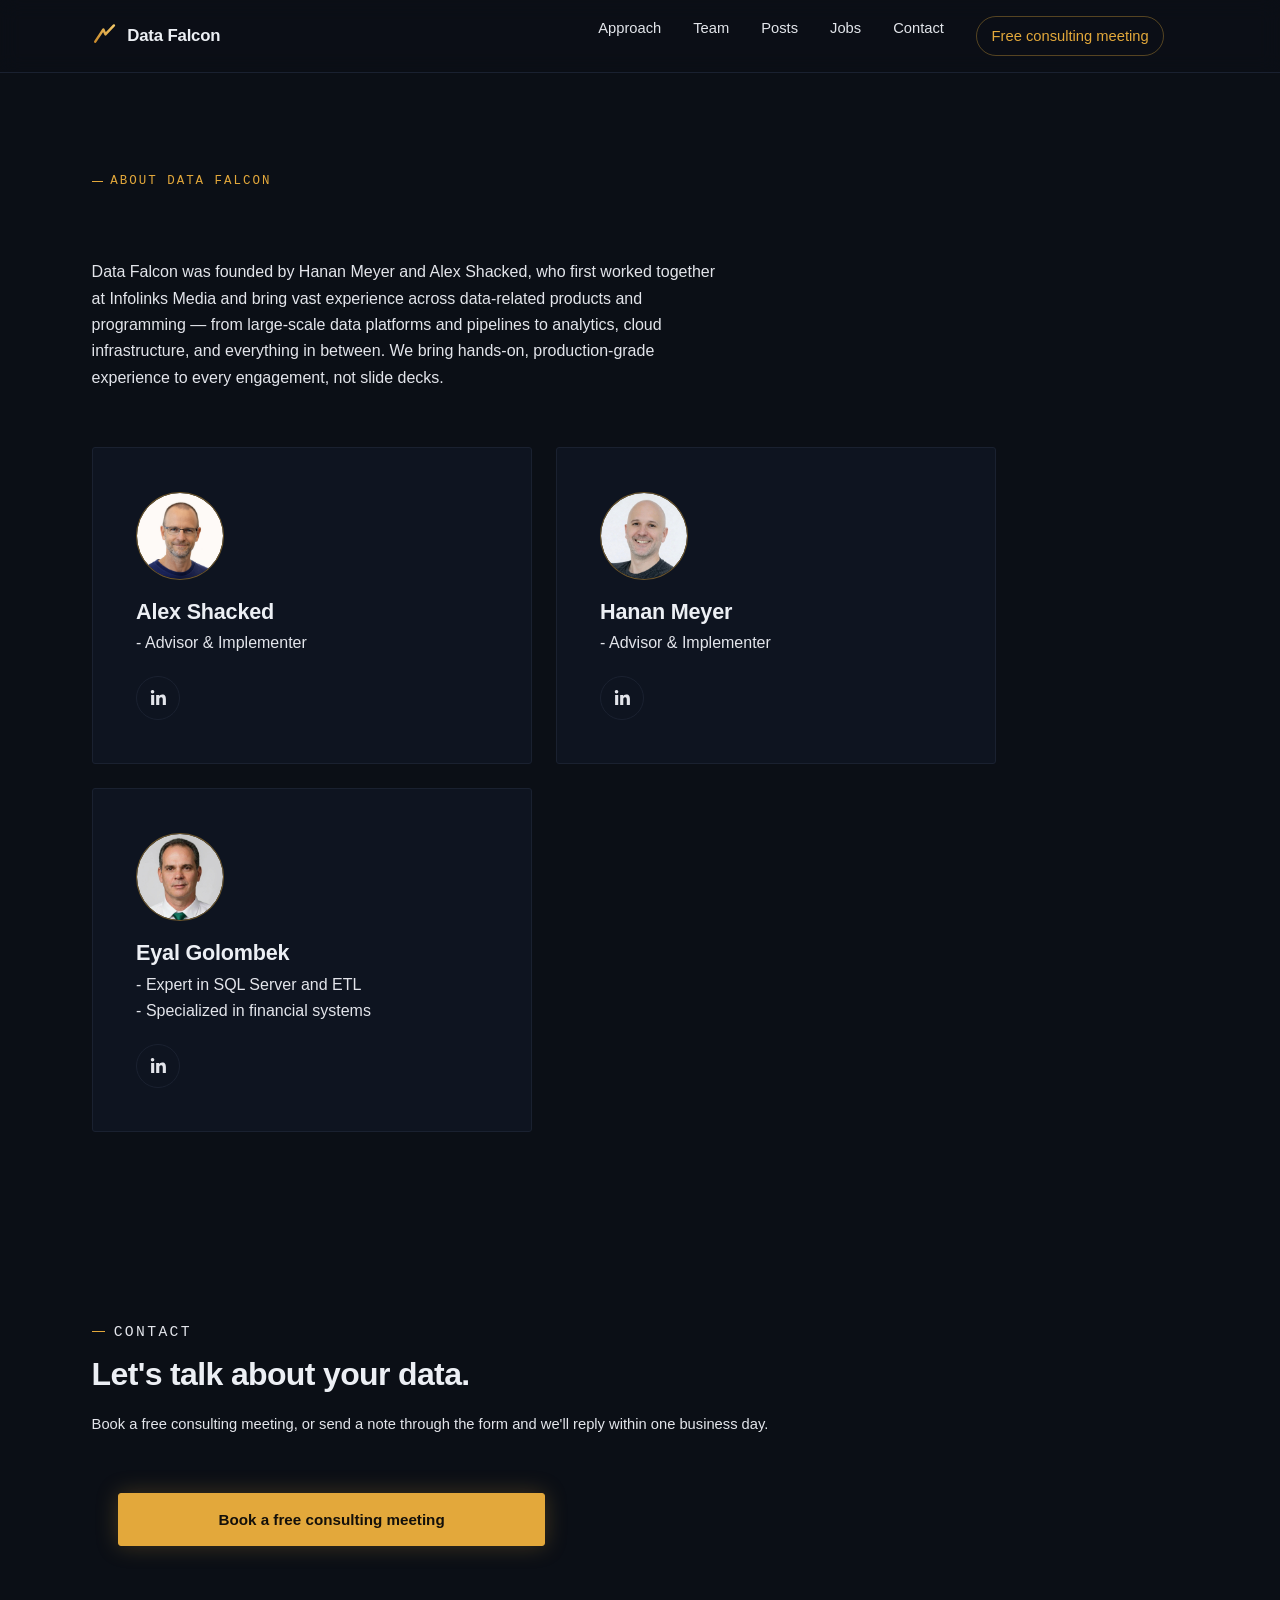
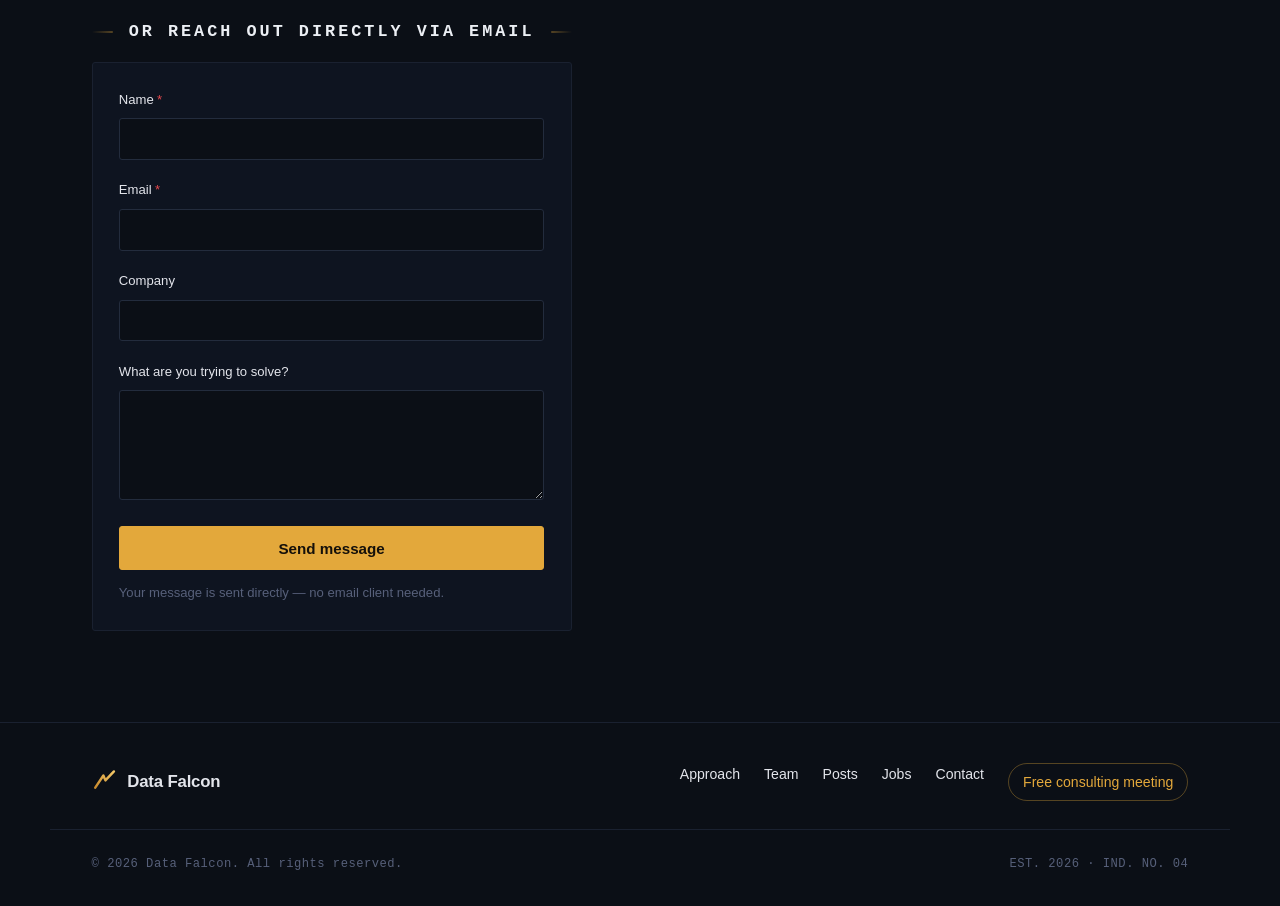
==== commit 6d458c58: "Divider copy: "Or reach out directly via email" Co-Authored-By: Claude Fable 5 <noreply@anthropic.co" ====
--- a/about.html
+++ b/about.html
@@ -6,7 +6,7 @@
 <title>About — Data Falcon</title>
 <meta name="description" content="Meet the team behind Data Falcon, an independent data advisory and implementation practice.">
 <link rel="icon" type="image/svg+xml" href="assets/img/favicon.svg">
-<link rel="stylesheet" href="assets/css/style.css">
+<link rel="stylesheet" href="assets/css/style.css?v=20260716">
 </head>
 <body>
 
@@ -105,7 +105,7 @@
 
       <div class="contact-stack reveal">
         <a class="btn btn-primary btn-book" href="book.html">Book a free consulting meeting</a>
-        <p class="or-divider">Or mail us to contact</p>
+        <p class="or-divider">Or reach out directly via email</p>
         <form class="contact-form" id="contact-form" action="https://formspree.io/f/mkodnzrr" method="POST" novalidate>
         <div class="field">
           <label for="name">Name<span class="req" aria-hidden="true">*</span></label>
@@ -164,6 +164,6 @@
   </div>
 </footer>
 
-<script src="assets/js/main.js"></script>
+<script src="assets/js/main.js?v=20260716"></script>
 </body>
 </html>
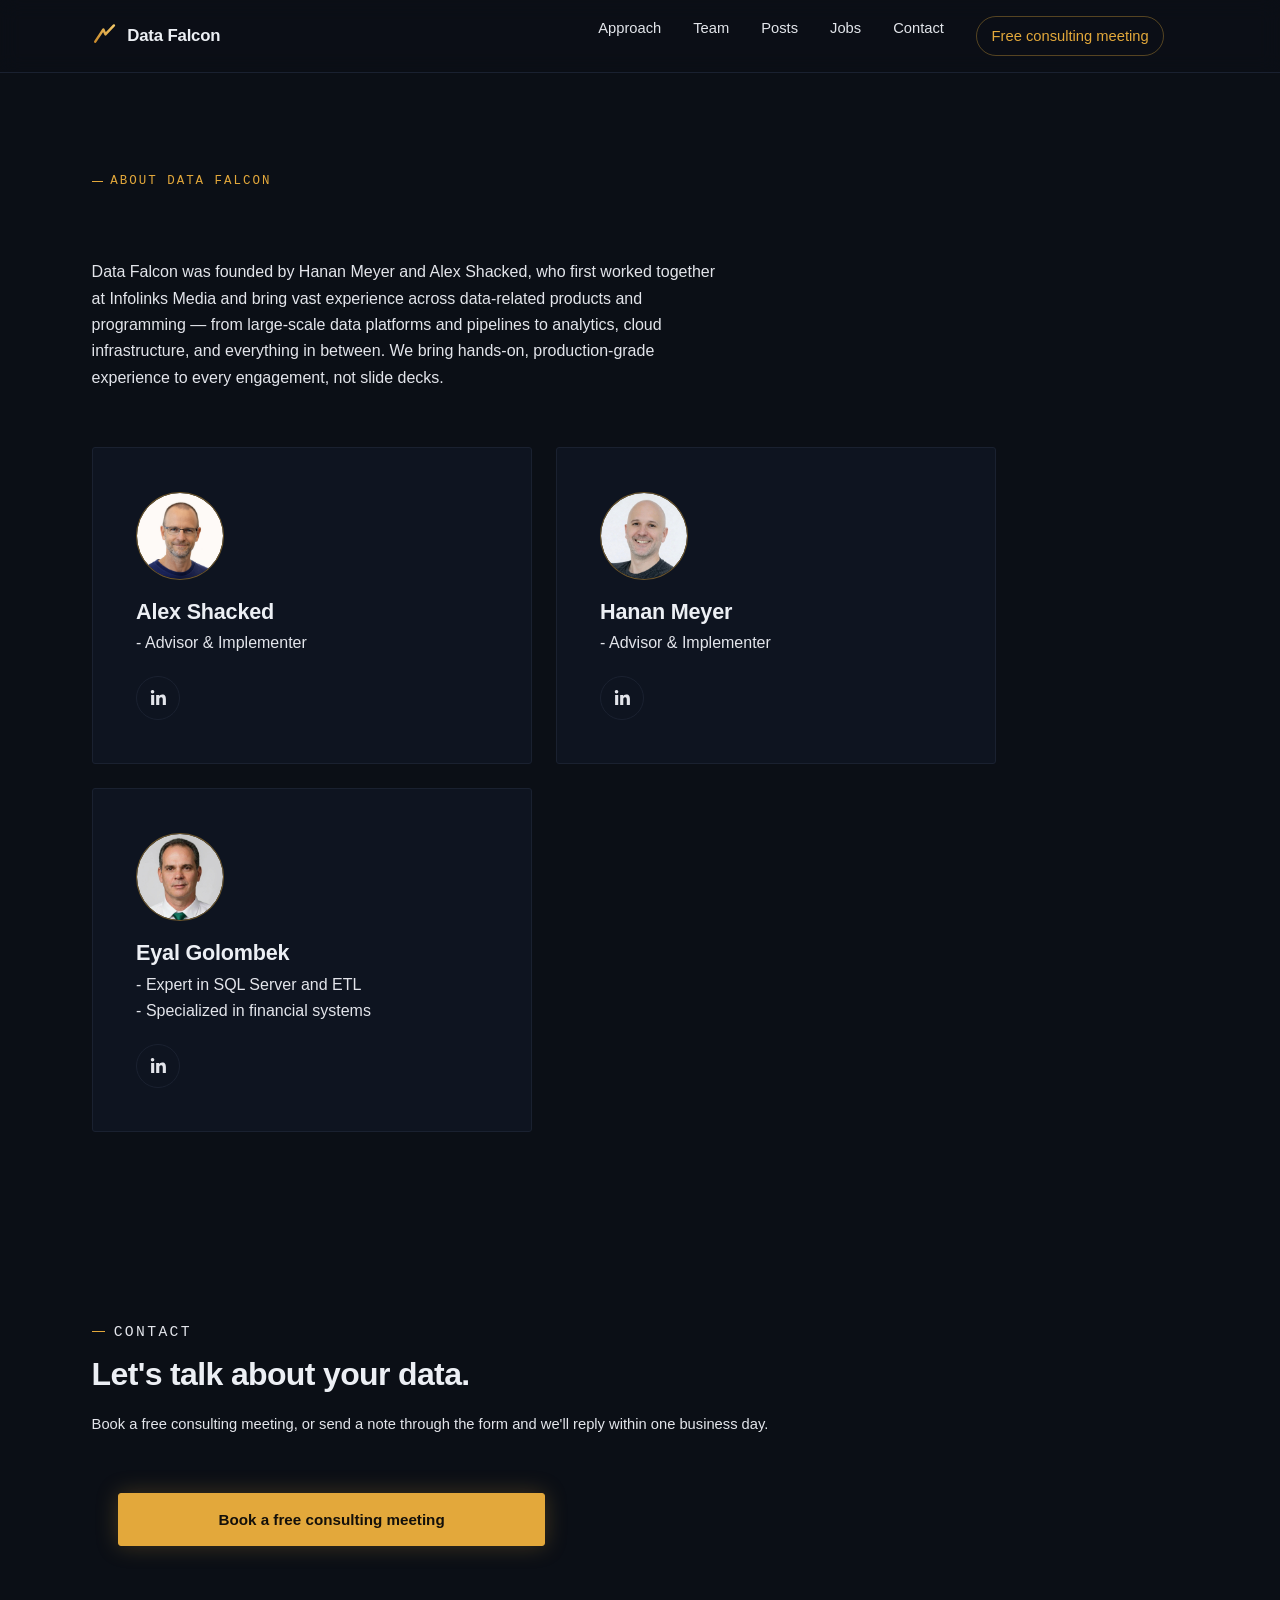
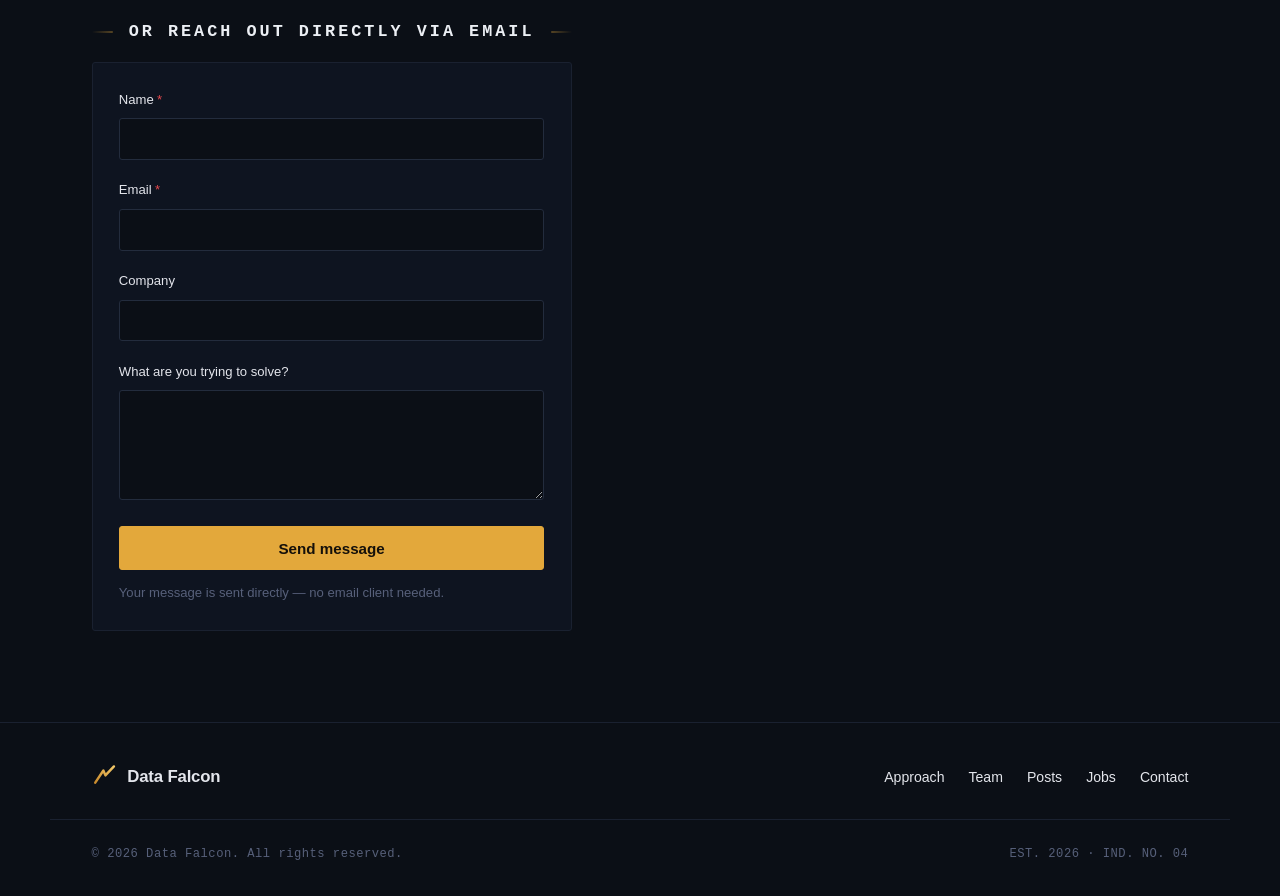
==== commit 96d65dfc: "Footer: drop booking CTA; show server detail on booking conflicts Co-Authored-By: Claude Fable 5 <no" ====
--- a/about.html
+++ b/about.html
@@ -155,7 +155,6 @@
       <a href="posts.html">Posts</a>
       <a href="jobs.html">Jobs</a>
       <a href="contact.html">Contact</a>
-      <a class="nav-book" href="book.html">Free consulting meeting</a>
     </nav>
   </div>
   <div class="wrap footer-meta">
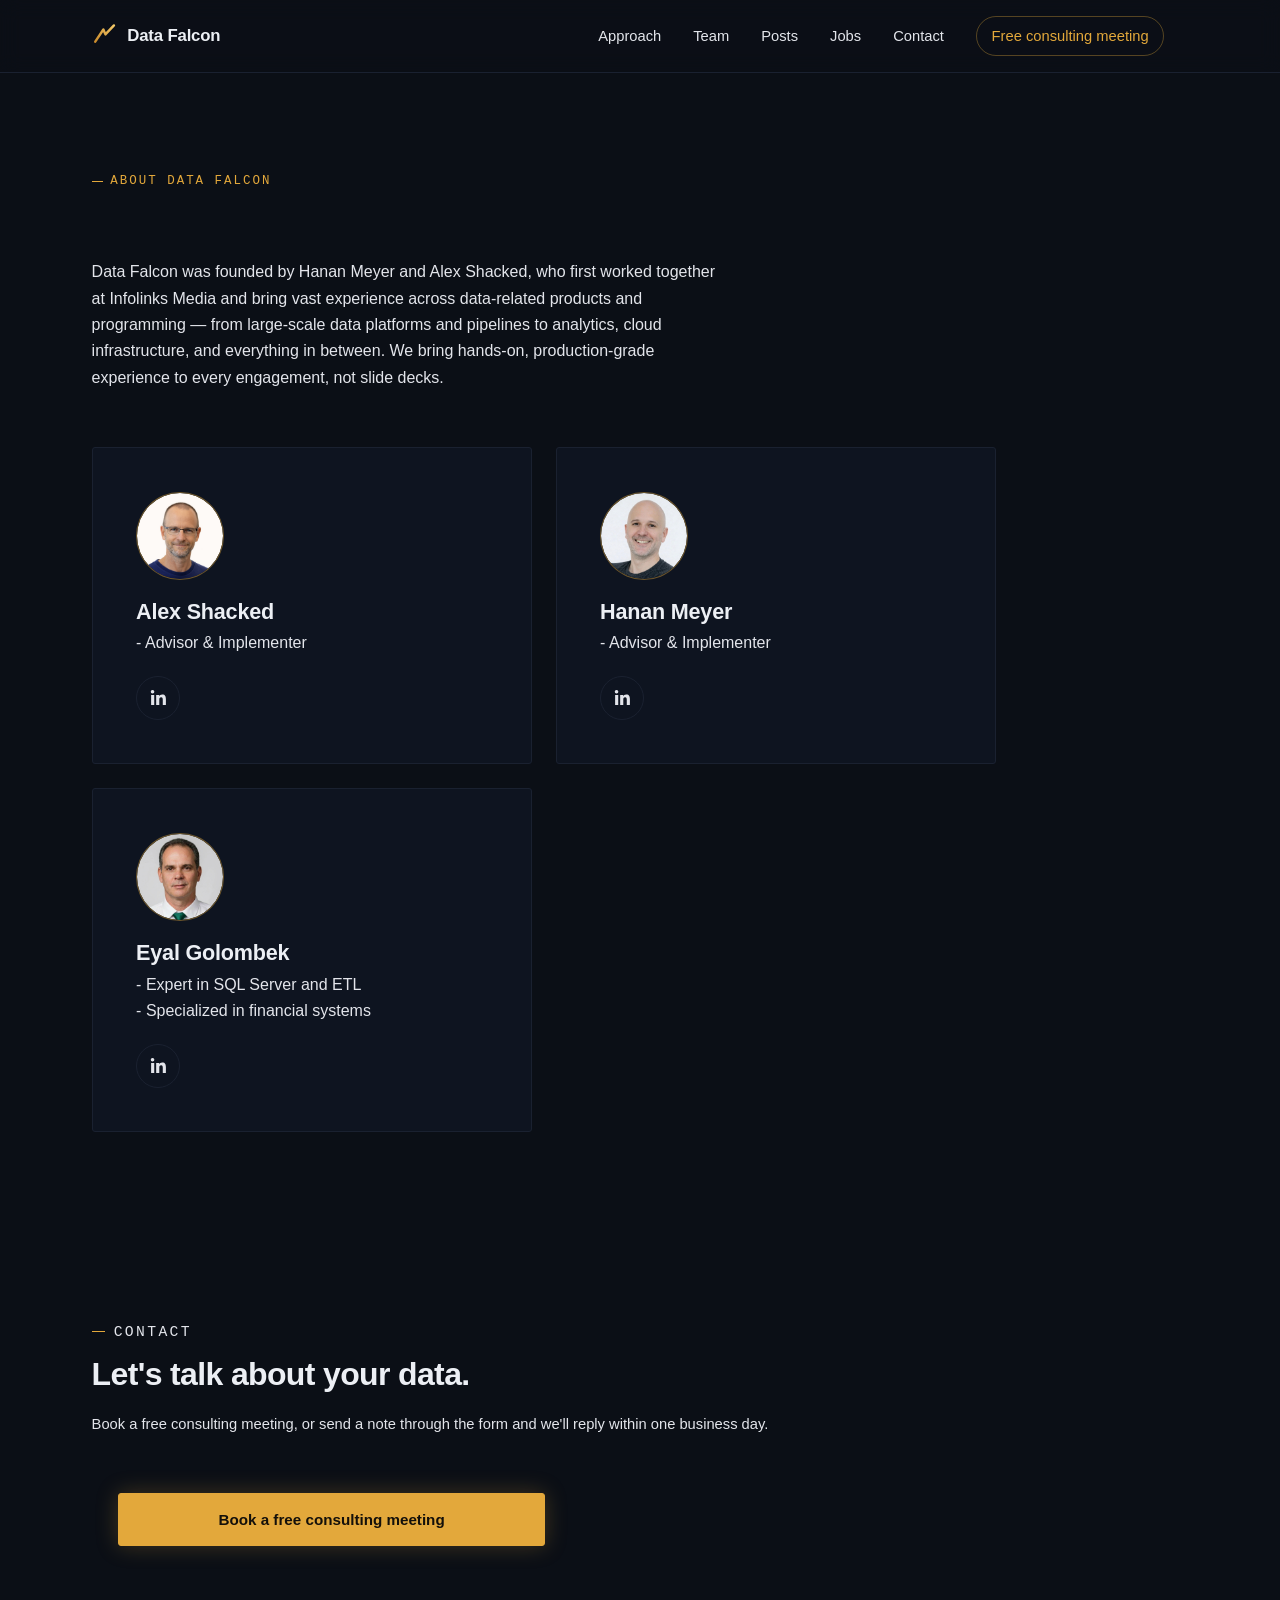
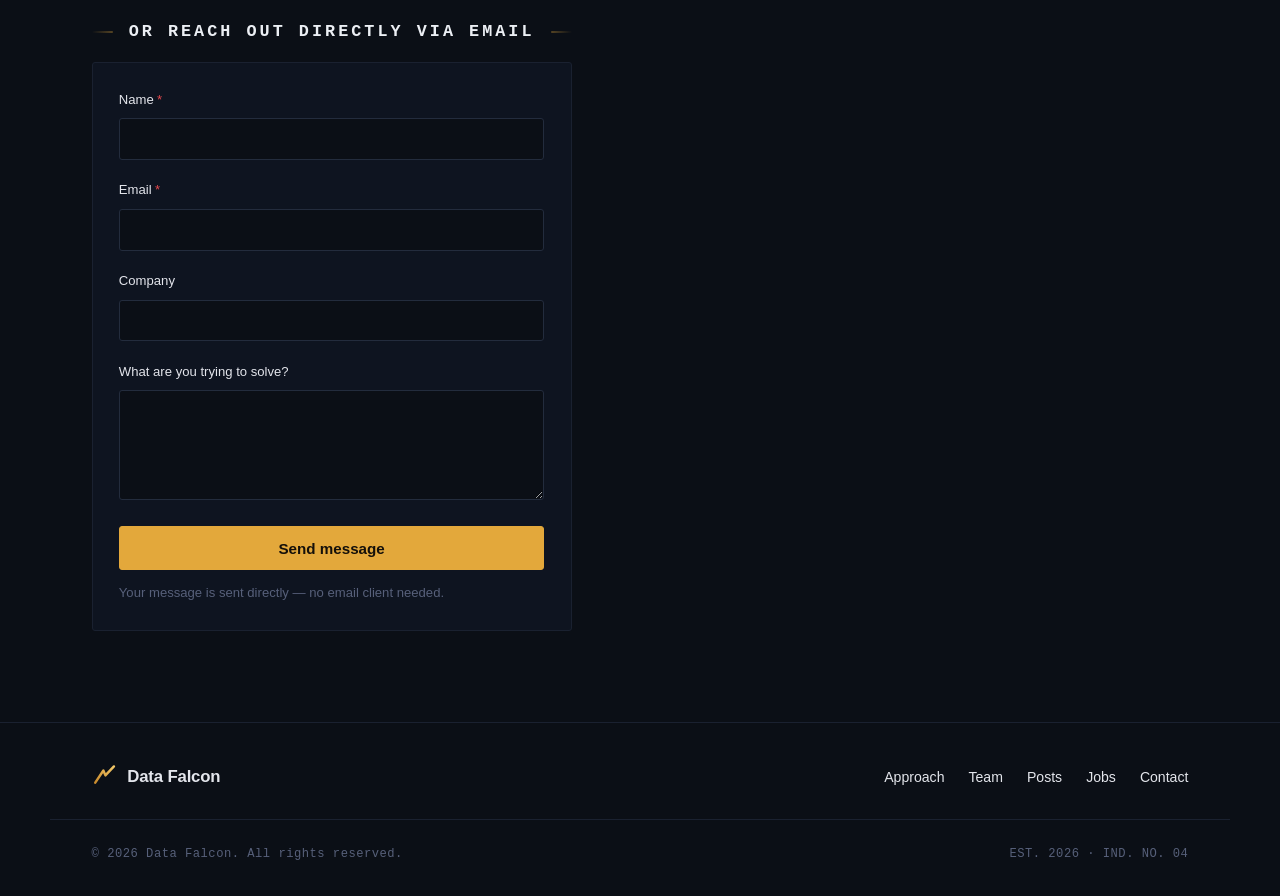
==== commit 6a75510c: "Booking: animated loading spinner; header CTA pill aligned with nav text - "Loading times…" now show" ====
--- a/about.html
+++ b/about.html
@@ -6,7 +6,7 @@
 <title>About — Data Falcon</title>
 <meta name="description" content="Meet the team behind Data Falcon, an independent data advisory and implementation practice.">
 <link rel="icon" type="image/svg+xml" href="assets/img/favicon.svg">
-<link rel="stylesheet" href="assets/css/style.css?v=20260716">
+<link rel="stylesheet" href="assets/css/style.css?v=20260717b">
 </head>
 <body>
 
--- a/assets/css/style.css
+++ b/assets/css/style.css
@@ -179,6 +179,7 @@
 }
 .site-nav {
   display: flex;
+  align-items: center;
   gap: 2rem;
   margin-left: auto;
 }
@@ -191,7 +192,9 @@
 }
 .site-nav a:hover { color: var(--ink); }
 
-/* booking CTA: amber pill in header/footer nav, glowing primary elsewhere */
+/* booking CTA: amber pill in header/footer nav, glowing primary elsewhere.
+   The header nav is vertically centered so the pill's padding doesn't push
+   its text out of line with the other menu items. */
 .site-nav .nav-book,
 .footer-nav .nav-book {
   color: var(--accent);
@@ -785,6 +788,30 @@
   margin-top: 1rem;
   min-height: 1.2em;
 }
+.booking-status.is-loading::before {
+  content: "";
+  display: inline-block;
+  width: 0.8em;
+  height: 0.8em;
+  margin-right: 0.55em;
+  vertical-align: -0.08em;
+  border-radius: 50%;
+  border: 2px solid var(--accent-line);
+  border-top-color: var(--accent);
+  animation: status-spin 0.7s linear infinite;
+}
+@keyframes status-spin {
+  to { transform: rotate(360deg); }
+}
+@keyframes status-fade {
+  50% { opacity: 0.35; }
+}
+@media (prefers-reduced-motion: reduce) {
+  .booking-status.is-loading::before {
+    border-color: var(--accent);
+    animation: status-fade 1.6s ease-in-out infinite;
+  }
+}
 .booking-form { margin-left: 0; }
 .booking-summary {
   font-family: var(--font-mono);
@@ -883,6 +910,7 @@
     background: var(--bg-elevated);
     border-bottom: 1px solid var(--line-soft);
     flex-direction: column;
+    align-items: stretch;
     gap: 0;
     padding: 0.5rem var(--pad) 1rem;
     display: none;
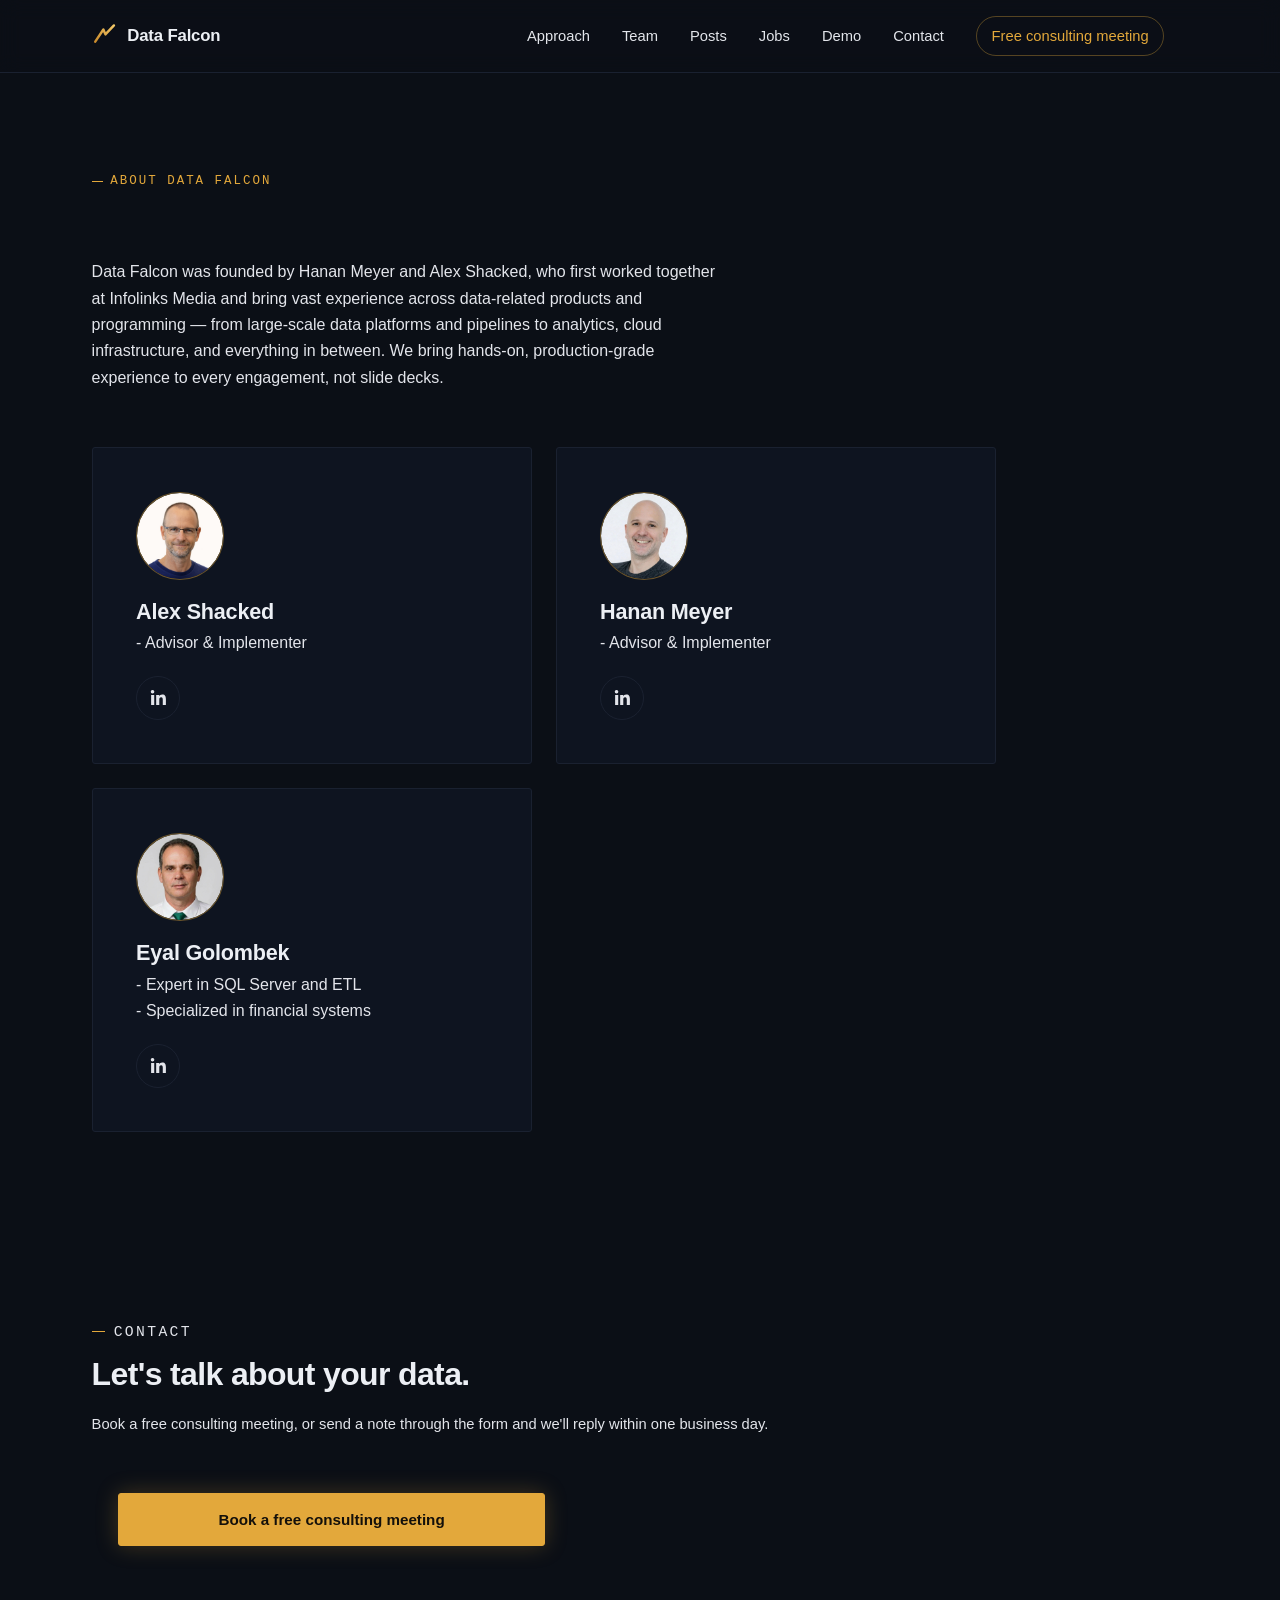
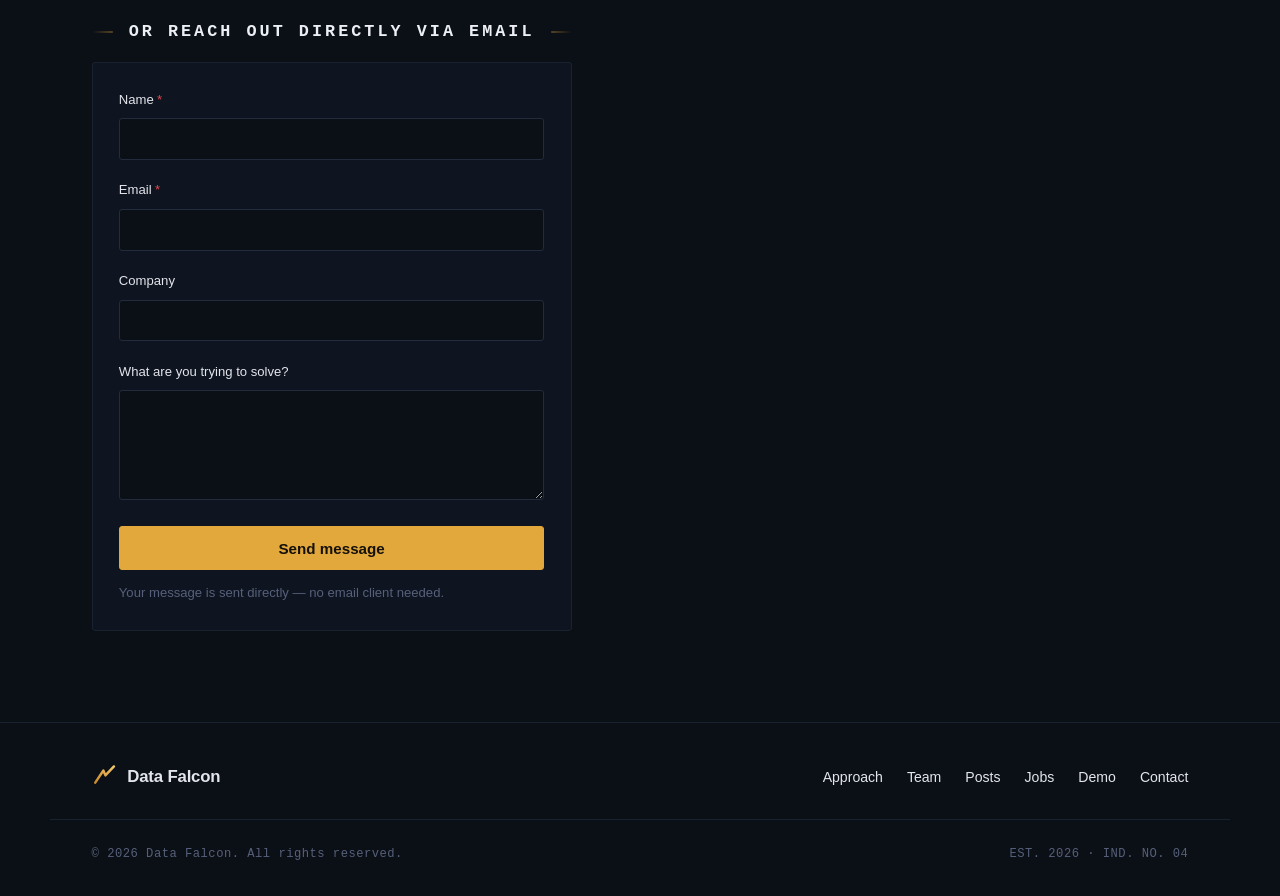
==== commit 2cfc0474: "Demo page: live AML demo over ArcadeDB + ClickHouse Interactive demo (demo.html + demo.js): two cura" ====
--- a/about.html
+++ b/about.html
@@ -32,6 +32,7 @@
       <a href="about.html">Team</a>
       <a href="posts.html">Posts</a>
       <a href="jobs.html">Jobs</a>
+      <a href="demo.html">Demo</a>
       <a href="contact.html">Contact</a>
       <a class="nav-book" href="book.html">Free consulting meeting</a>
     </nav>
@@ -154,6 +155,7 @@
       <a href="about.html">Team</a>
       <a href="posts.html">Posts</a>
       <a href="jobs.html">Jobs</a>
+      <a href="demo.html">Demo</a>
       <a href="contact.html">Contact</a>
     </nav>
   </div>
--- a/assets/css/style.css
+++ b/assets/css/style.css
@@ -928,3 +928,251 @@
 
   .flight-stages { grid-template-columns: 1fr; }
 }
+
+/* Live demo (demo.html): example-question chips + answer grid */
+.ask-suggestions {
+  display: flex;
+  flex-wrap: wrap;
+  gap: 0.6rem;
+  margin-bottom: 1.4rem;
+}
+.ask-suggestions .slot-btn { font-size: 0.82rem; padding: 0.5em 0.9em; }
+#ask-summary { color: var(--ink-muted); margin: 1.2rem 0 0.4rem; }
+#ask-result .post-table-wrap { margin-top: 0.6em; }
+.demo-schema { margin: 1.8rem 0 2.4rem; }
+.demo-schema .eyebrow { margin: 1.8rem 0 0.6rem; }
+.demo-schema .eyebrow:first-child { margin-top: 0; }
+.demo-schema .post-table-wrap { margin: 0.4em 0 1em; }
+.demo-schema code {
+  font-family: var(--font-mono);
+  font-size: 0.85em;
+  background: var(--bg-inset);
+  border: 1px solid var(--line-soft);
+  border-radius: var(--radius);
+  padding: 0.1em 0.35em;
+}
+
+/* Network graph (demo.html): 100-account laundering cluster */
+.graph-panel {
+  position: relative;
+  background: var(--bg-inset);
+  border: 1px solid var(--line-soft);
+  border-radius: var(--radius);
+  overflow: hidden;
+  margin-top: 0.9rem;
+}
+.graph-panel svg { display: block; width: 100%; height: auto; }
+.graph-legend {
+  display: flex;
+  flex-wrap: wrap;
+  gap: 0.5rem 1.6rem;
+  margin: 1rem 0 0.2rem;
+  font-family: var(--font-mono);
+  font-size: var(--fs-small);
+  color: var(--ink-muted);
+}
+.legend-item { display: inline-flex; align-items: center; gap: 0.5em; }
+.legend-line {
+  display: inline-block;
+  width: 22px;
+  border-top: 2px solid var(--structural);
+}
+.legend-line.legend-laundering { border-top-color: #E06C6C; }
+.legend-node {
+  display: inline-block;
+  width: 12px;
+  height: 12px;
+  border-radius: 50%;
+  background: var(--bg-elevated);
+  border: 1.5px solid var(--structural);
+}
+.graph-edge { stroke: var(--structural); stroke-opacity: 0.5; stroke-width: 1.4; }
+.graph-edge.is-laundering { stroke: #E06C6C; stroke-opacity: 0.85; stroke-width: 2; }
+.graph-edge.is-hot, .graph-edge.is-laundering.is-hot { stroke: var(--accent); stroke-opacity: 1; }
+.graph-edge-hit { stroke: transparent; stroke-width: 12; cursor: pointer; }
+.graph-edge-label {
+  font-family: var(--font-mono);
+  font-size: 7.5px;
+  fill: #7A8299;
+  paint-order: stroke;
+  stroke: var(--bg-inset);
+  stroke-width: 2px;
+}
+.graph-edge-label.is-laundering { fill: #E08585; }
+.graph-node circle { fill: var(--bg-elevated); stroke: var(--structural); stroke-width: 1.5; cursor: pointer; }
+.graph-node.is-hot circle { stroke: var(--accent); stroke-width: 2; }
+.graph-node .bank-glyph { fill: var(--ink-muted); pointer-events: none; }
+.graph-node text {
+  font-family: var(--font-mono);
+  font-size: 7px;
+  fill: #8B93A7;
+  text-anchor: middle;
+  pointer-events: none;
+  paint-order: stroke;
+  stroke: var(--bg-inset);
+  stroke-width: 2px;
+}
+.graph-tooltip {
+  position: absolute;
+  pointer-events: none;
+  background: var(--bg-elevated);
+  border: 1px solid var(--line);
+  border-radius: var(--radius);
+  padding: 0.55em 0.75em;
+  font-family: var(--font-mono);
+  font-size: 0.72rem;
+  line-height: 1.5;
+  color: var(--ink);
+  max-width: 250px;
+  z-index: 5;
+}
+.graph-tooltip .tt-laundering { color: #E08585; }
+.graph-status { margin-top: 0.6rem; }
+.graph-chain-label {
+  font-family: var(--font-mono);
+  font-size: 11px;
+  fill: var(--ink-faint);
+}
+
+/* Laundering-pattern case panels (demo.html): one panel per Scenario */
+.legend-dot {
+  display: inline-block;
+  width: 11px;
+  height: 11px;
+  border-radius: 50%;
+  flex: none;
+}
+#graph-cases {
+  display: grid;
+  grid-template-columns: repeat(2, minmax(0, 1fr));
+  gap: 1.1rem;
+  margin-top: 0.9rem;
+}
+@media (max-width: 720px) { #graph-cases { grid-template-columns: 1fr; } }
+.graph-case {
+  background: var(--bg-elevated);
+  border: 1px solid var(--line-soft);
+  border-radius: var(--radius);
+  overflow: hidden;
+}
+.graph-case-head {
+  display: flex;
+  align-items: baseline;
+  justify-content: space-between;
+  gap: 1rem;
+  padding: 0.6rem 0.9rem;
+  border-bottom: 1px solid var(--line-soft);
+}
+.graph-case-tag {
+  font-family: var(--font-mono);
+  font-size: 0.72rem;
+  letter-spacing: 0.12em;
+  text-transform: uppercase;
+  color: var(--accent);
+}
+.graph-case-tag em { font-style: normal; color: var(--ink-faint); }
+.graph-case-meta {
+  font-family: var(--font-mono);
+  font-size: 0.72rem;
+  color: var(--ink-muted);
+  font-variant-numeric: tabular-nums;
+  white-space: nowrap;
+}
+.graph-case-notes {
+  margin: 0;
+  padding: 0.55rem 0.9rem 0.7rem;
+  font-size: 0.85rem;
+  line-height: 1.55;
+  color: var(--ink-muted);
+  border-bottom: 1px solid var(--line-soft);
+}
+.graph-case svg { display: block; width: 100%; height: auto; background: var(--bg-inset); touch-action: none; }
+.graph-case .graph-node-c { cursor: grab; stroke: var(--bg-inset); stroke-width: 2; }
+.graph-case .graph-node-c:active { cursor: grabbing; }
+.graph-case .graph-node-c.is-hot { stroke: var(--ink); }
+.graph-case .graph-edge2 { fill: none; stroke: #E06C6C; opacity: 0.75; pointer-events: none; }
+.graph-case .graph-edge2-head { fill: #E06C6C; opacity: 0.85; pointer-events: none; }
+.graph-case g.is-hot .graph-edge2 { stroke: var(--accent); opacity: 1; }
+.graph-case g.is-hot .graph-edge2-head { fill: var(--accent); opacity: 1; }
+.graph-case g.ctx .graph-edge2 { stroke: #ECEFF4; opacity: 0.55; }
+.graph-case g.ctx .graph-edge2-head { fill: #ECEFF4; opacity: 0.65; }
+.graph-case .graph-edge2-hit { stroke: transparent; stroke-width: 14; fill: none; cursor: grab; }
+.graph-case .graph-edge2-label {
+  font-family: var(--font-mono);
+  font-size: 7px;
+  letter-spacing: 0.04em;
+  fill: var(--ink);
+  pointer-events: none;
+  dominant-baseline: middle;
+  paint-order: stroke;
+  stroke: var(--bg-inset);
+  stroke-width: 2.5px;
+}
+.graph-case g.ctx .graph-edge2-label { fill: var(--ink-muted); }
+.graph-case .graph-start-label {
+  font-family: var(--font-mono);
+  font-size: 9px;
+  letter-spacing: 0.14em;
+  fill: var(--accent);
+  pointer-events: none;
+  paint-order: stroke;
+  stroke: var(--bg-inset);
+  stroke-width: 3px;
+}
+.graph-tooltip-fixed { position: fixed; }
+#demo-cases[hidden] { display: none; }
+
+.ask-tabs { display: flex; gap: 0.4rem; border-bottom: 1px solid var(--line); margin-bottom: 0.6rem; }
+.ask-tab {
+  display: inline-flex;
+  align-items: center;
+  gap: 0.5rem;
+  background: none;
+  border: none;
+  border-bottom: 2px solid transparent;
+  color: var(--ink-muted);
+  font-family: var(--font-body);
+  font-size: 0.95rem;
+  font-weight: 600;
+  padding: 0.55rem 0.9rem;
+  cursor: pointer;
+  margin-bottom: -1px;
+}
+.ask-tab-logo {
+  height: 30px;
+  width: 30px;
+  object-fit: contain;
+  background: #fff;
+  border-radius: 6px;
+  padding: 2px;
+  box-sizing: content-box;
+}
+.ask-tab:hover { color: var(--ink); }
+.ask-tab.is-active { color: var(--accent); border-bottom-color: var(--accent); }
+.ask-tab-note {
+  margin: 0 0 0.9rem;
+  font-family: var(--font-mono);
+  font-size: 0.76rem;
+  color: var(--ink-faint);
+  letter-spacing: 0.03em;
+}
+.answer-download { margin: 0 0 0.9rem; }
+.answer-download a { display: inline-block; text-decoration: none; }
+#download-answer {
+  background: var(--accent);
+  color: #14100A;
+  border-color: var(--accent);
+  font-weight: 600;
+}
+#download-answer:hover { background: var(--accent-strong); border-color: var(--accent-strong); }
+/* answer grid: scroll long results instead of swallowing the page */
+#ask-result .post-table-wrap {
+  max-height: 340px;
+  overflow-y: auto;
+}
+#ask-result .post-table-wrap th {
+  position: sticky;
+  top: 0;
+  background: var(--bg-elevated);
+  z-index: 1;
+}
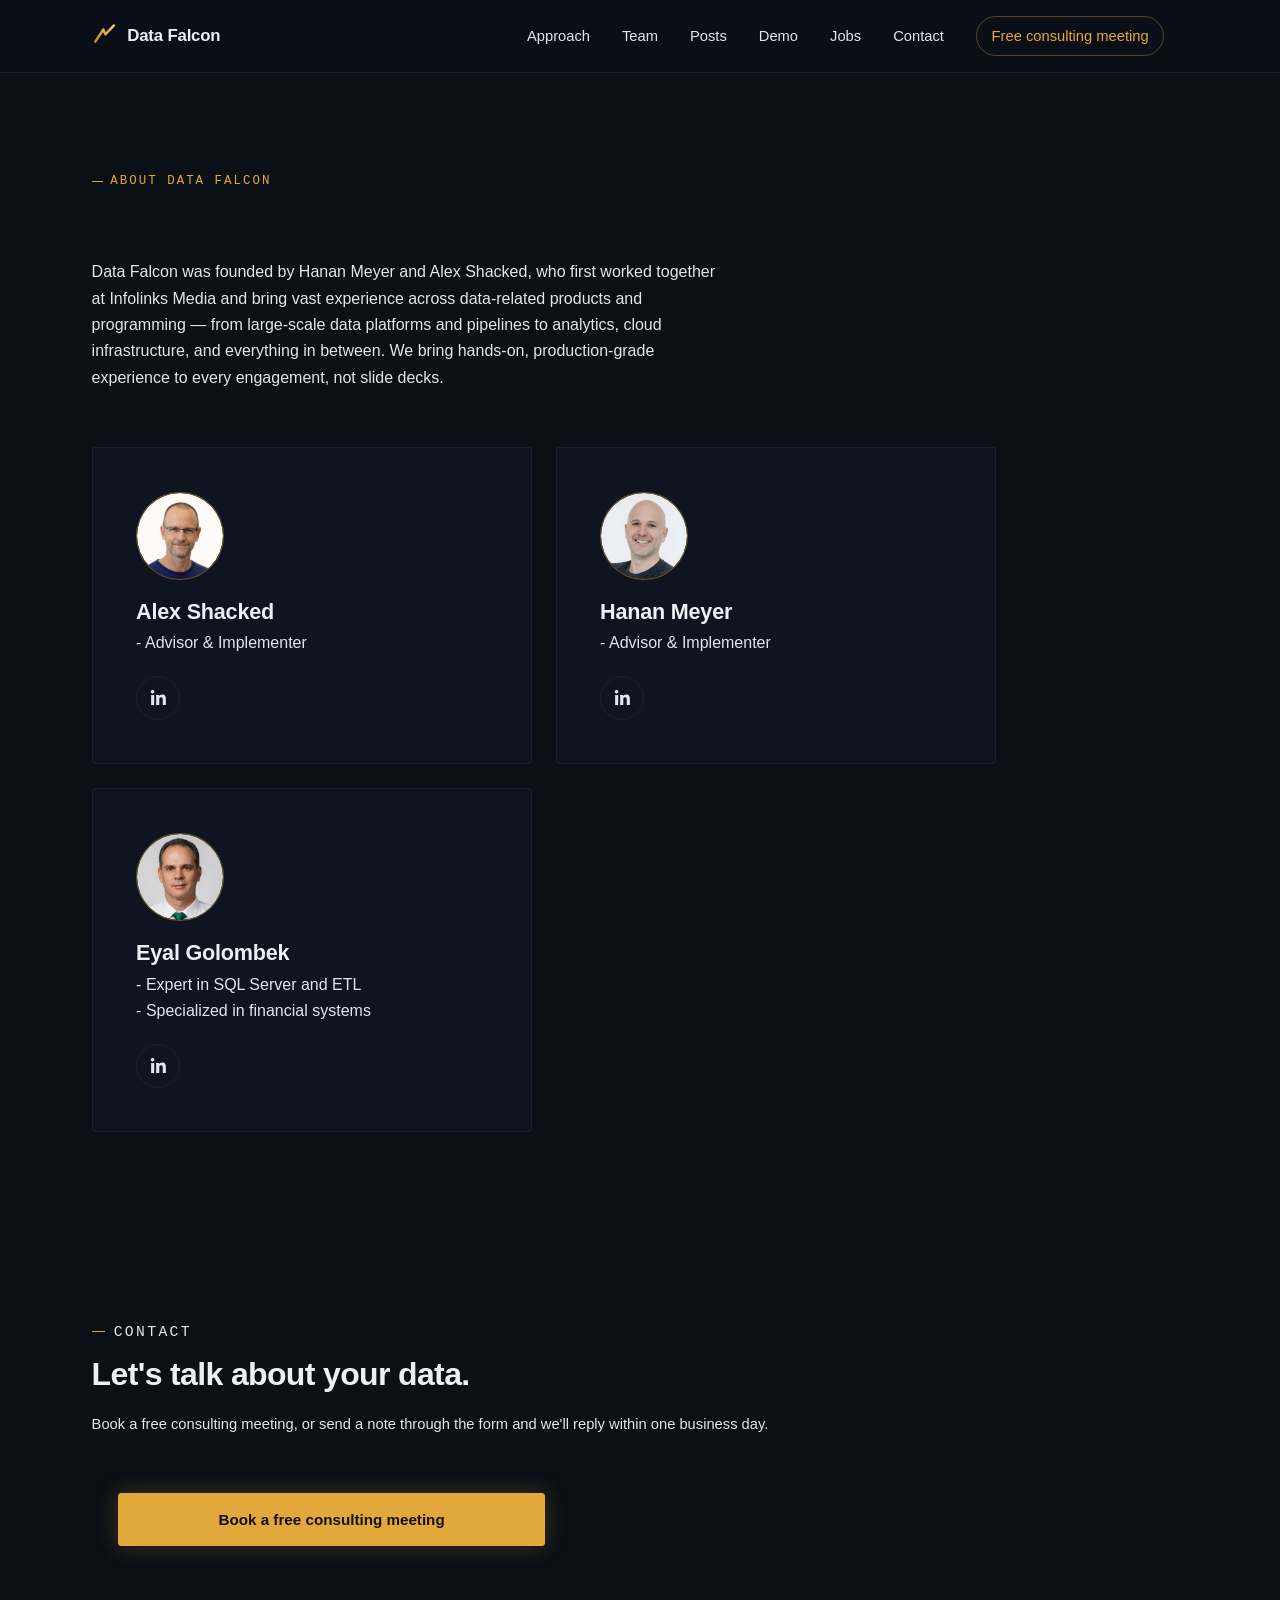
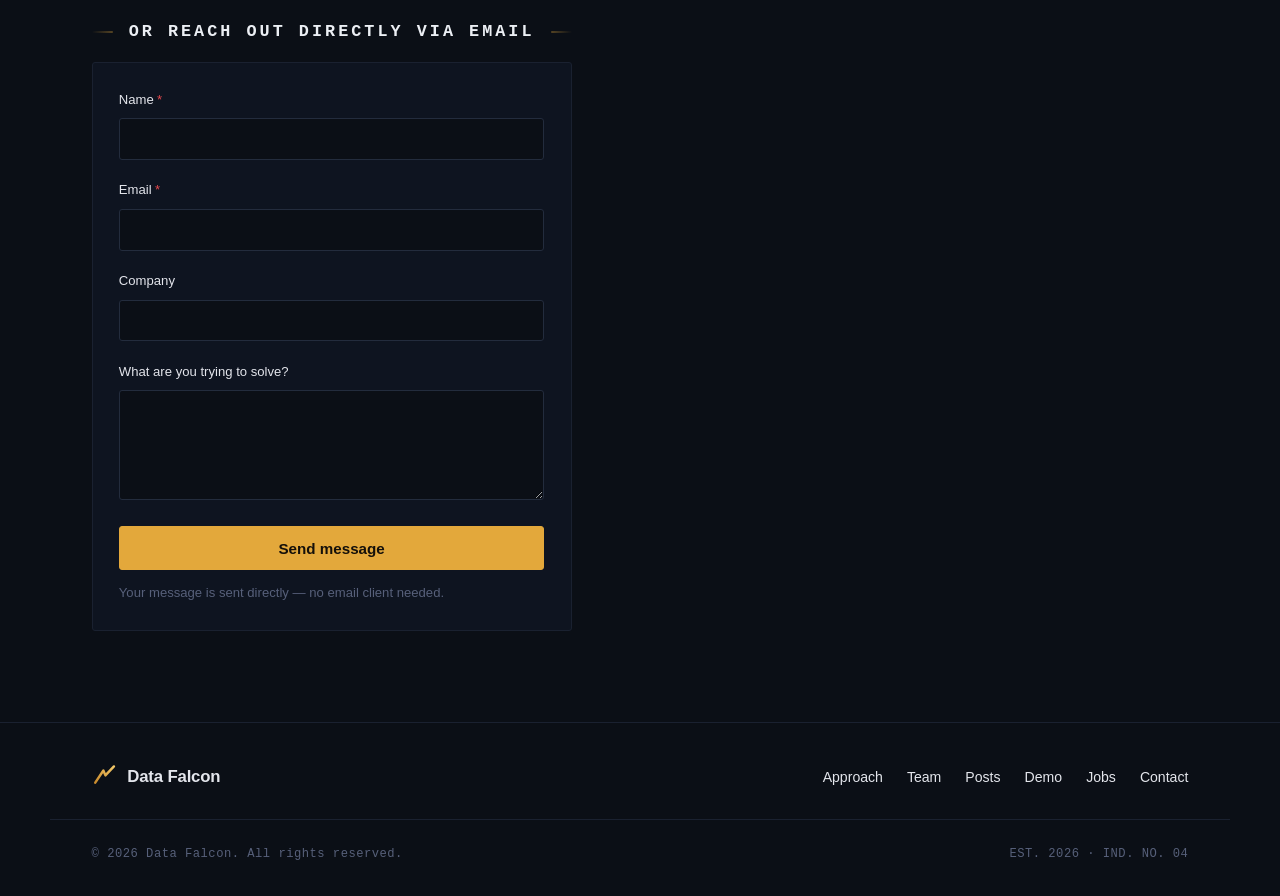
==== commit 2d432781: "Nav: Jobs sits next to Contact in header and footer (all pages) Co-Authored-By: Claude Opus 4.8 <nor" ====
--- a/about.html
+++ b/about.html
@@ -31,8 +31,8 @@
       <a href="index.html#approach">Approach</a>
       <a href="about.html">Team</a>
       <a href="posts.html">Posts</a>
+      <a href="demo.html">Demo</a>
       <a href="jobs.html">Jobs</a>
-      <a href="demo.html">Demo</a>
       <a href="contact.html">Contact</a>
       <a class="nav-book" href="book.html">Free consulting meeting</a>
     </nav>
@@ -154,8 +154,8 @@
       <a href="index.html#approach">Approach</a>
       <a href="about.html">Team</a>
       <a href="posts.html">Posts</a>
+      <a href="demo.html">Demo</a>
       <a href="jobs.html">Jobs</a>
-      <a href="demo.html">Demo</a>
       <a href="contact.html">Contact</a>
     </nav>
   </div>
--- a/assets/css/style.css
+++ b/assets/css/style.css
@@ -1055,6 +1055,9 @@
   border-radius: var(--radius);
   overflow: hidden;
 }
+/* answer graphs (sample flow) sit alone under the grid — keep them compact,
+   about the size of one demo-case panel instead of full content width */
+#ask-graph .graph-case { max-width: 580px; }
 .graph-case-head {
   display: flex;
   align-items: baseline;
@@ -1138,6 +1141,7 @@
   cursor: pointer;
   margin-bottom: -1px;
 }
+.ask-tab-logo { cursor: pointer; }
 .ask-tab-logo {
   height: 30px;
   width: 30px;
@@ -1163,6 +1167,7 @@
   color: #14100A;
   border-color: var(--accent);
   font-weight: 600;
+  border-radius: 12px; /* rounded rectangle, not the sharp default */
 }
 #download-answer:hover { background: var(--accent-strong); border-color: var(--accent-strong); }
 /* answer grid: scroll long results instead of swallowing the page */
